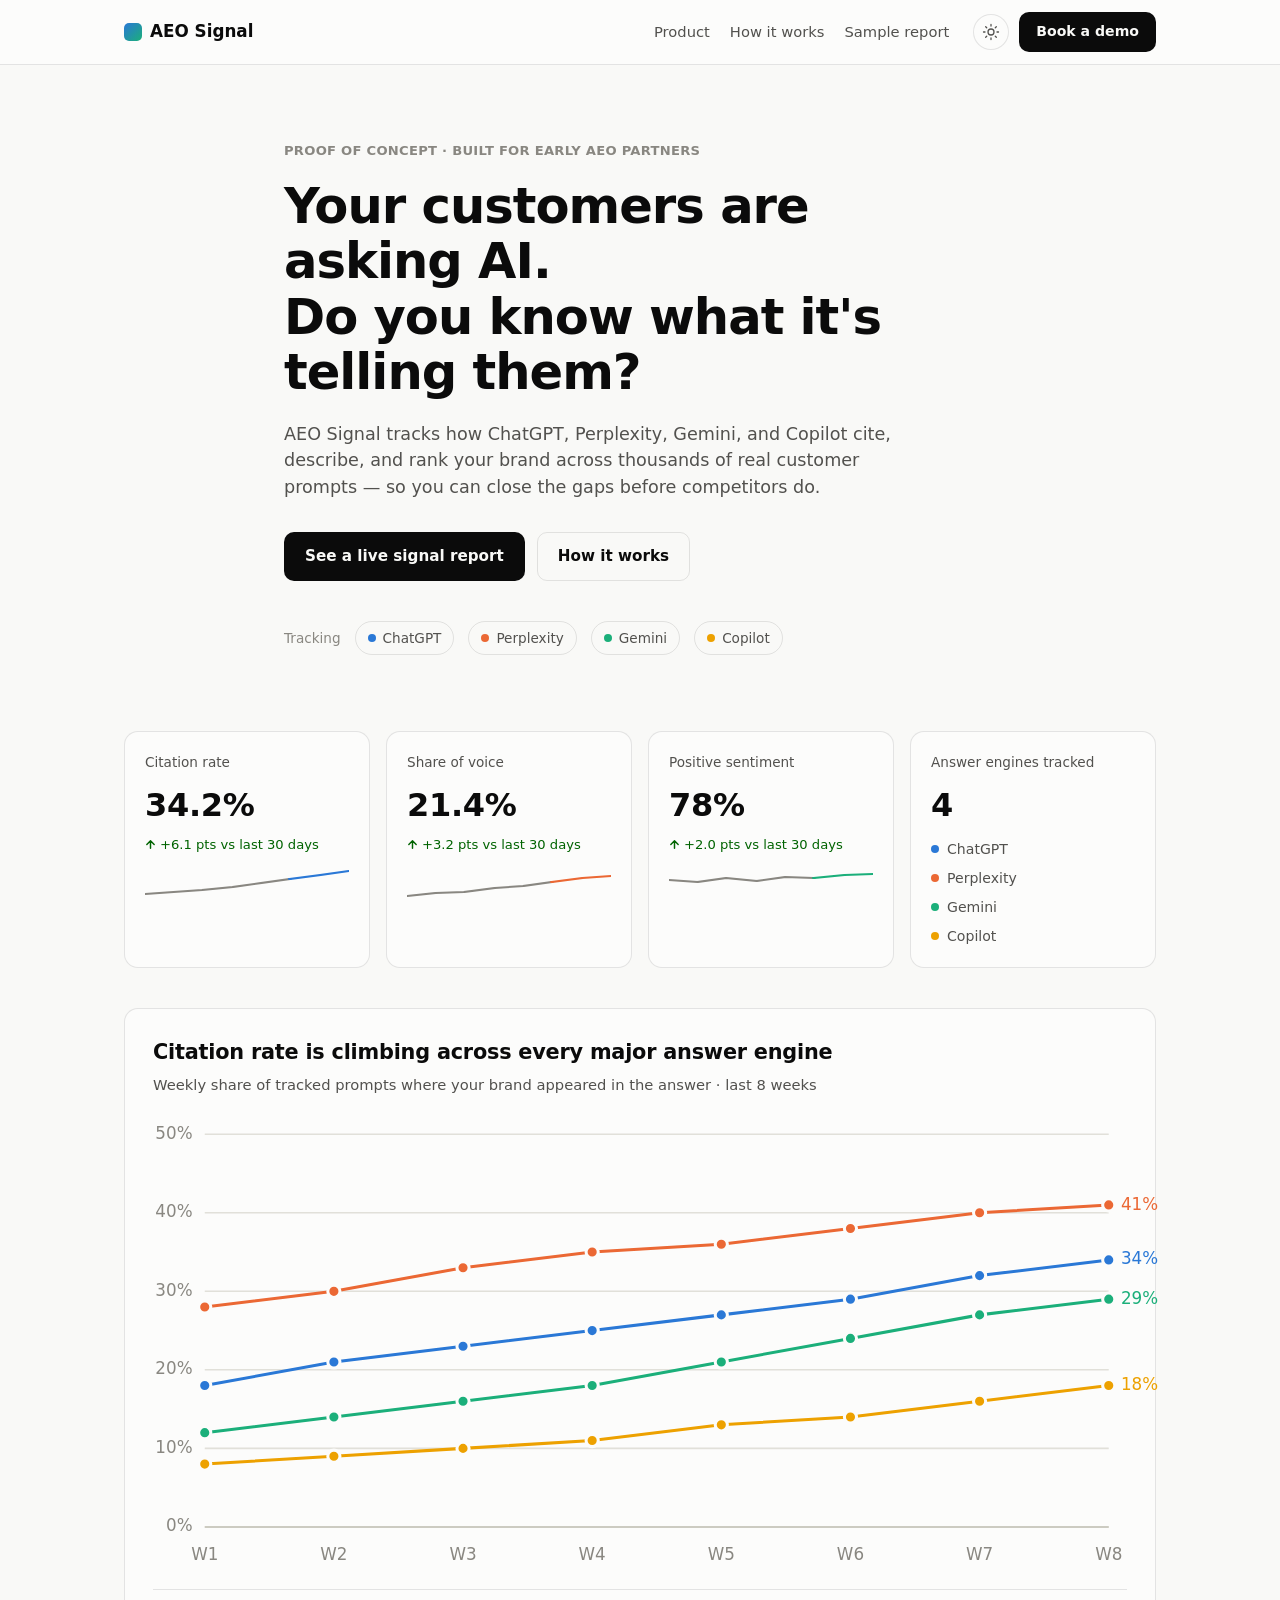
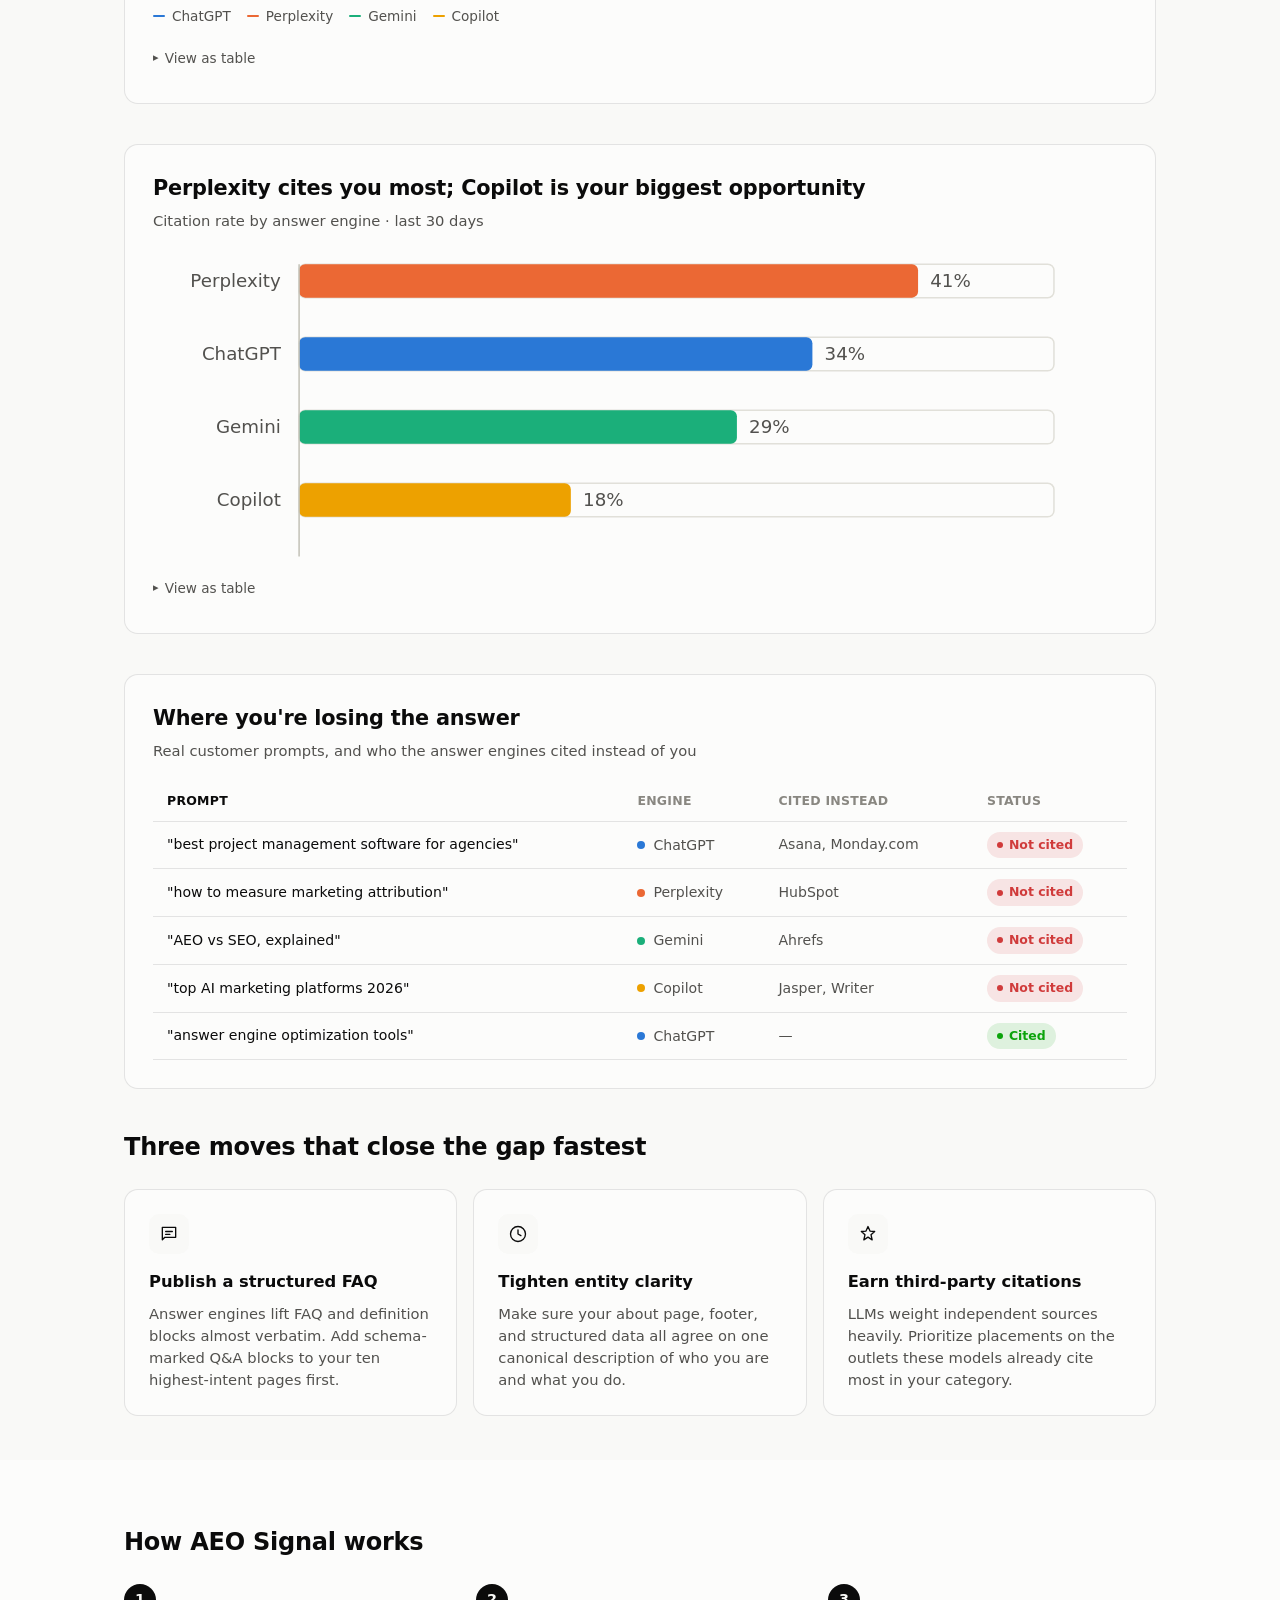
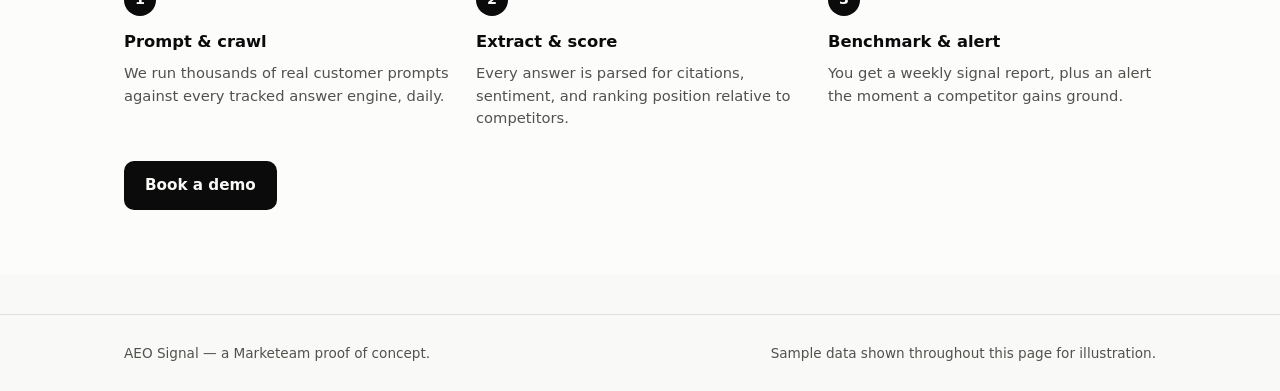
==== index.html @ 216acfe0 "Build AEO Signal POC landing page Static site showcasing an Answer Engine Optimization monitoring pr" ====
<!DOCTYPE html>
<html lang="en">
<head>
<meta charset="UTF-8">
<meta name="viewport" content="width=device-width, initial-scale=1.0">
<title>AEO Signal — Track how AI answer engines cite your brand</title>
<meta name="description" content="AEO Signal monitors ChatGPT, Perplexity, Gemini, and Copilot to show exactly how AI answer engines cite, describe, and rank your brand.">
<link rel="icon" href="data:,">
<link rel="stylesheet" href="assets/styles.css">
</head>
<body>

<a class="skip-link" href="#main">Skip to content</a>

<header class="site-header">
  <div class="wrap header-row">
    <a class="logo" href="#top">
      <span class="logo-mark" aria-hidden="true"></span>
      AEO Signal
    </a>
    <nav class="site-nav" aria-label="Primary">
      <a href="#product">Product</a>
      <a href="#how-it-works">How it works</a>
      <a href="#gaps">Sample report</a>
    </nav>
    <div class="header-actions">
      <button id="theme-toggle" class="theme-toggle" type="button" aria-label="Toggle dark mode">
        <svg class="icon icon-sun" viewBox="0 0 24 24" aria-hidden="true"><circle cx="12" cy="12" r="4"/><path d="M12 2v2M12 20v2M4.9 4.9l1.4 1.4M17.7 17.7l1.4 1.4M2 12h2M20 12h2M4.9 19.1l1.4-1.4M17.7 6.3l1.4-1.4"/></svg>
        <svg class="icon icon-moon" viewBox="0 0 24 24" aria-hidden="true"><path d="M20 14.5A8.5 8.5 0 1 1 9.5 4a7 7 0 0 0 10.5 10.5Z"/></svg>
      </button>
      <a class="btn btn-primary btn-small" href="#gaps">Book a demo</a>
    </div>
  </div>
</header>

<main id="main">

  <!-- Hero -->
  <section class="hero" id="top">
    <div class="wrap hero-inner">
      <p class="eyebrow">Proof of concept &middot; built for early AEO partners</p>
      <h1>Your customers are asking&nbsp;AI.<br>Do you know what it's telling&nbsp;them?</h1>
      <p class="hero-sub">AEO Signal tracks how ChatGPT, Perplexity, Gemini, and Copilot cite, describe,
        and rank your brand across thousands of real customer prompts — so you can close the gaps
        before competitors do.</p>
      <div class="hero-cta">
        <a class="btn btn-primary" href="#product">See a live signal report</a>
        <a class="btn btn-secondary" href="#how-it-works">How it works</a>
      </div>
      <div class="hero-engines" aria-label="Answer engines tracked">
        <span>Tracking</span>
        <span class="engine-chip"><i class="dot dot-1"></i>ChatGPT</span>
        <span class="engine-chip"><i class="dot dot-2"></i>Perplexity</span>
        <span class="engine-chip"><i class="dot dot-3"></i>Gemini</span>
        <span class="engine-chip"><i class="dot dot-4"></i>Copilot</span>
      </div>
    </div>
  </section>

  <!-- Stat tiles -->
  <section class="section" id="product" aria-labelledby="stats-heading">
    <div class="wrap">
      <h2 id="stats-heading" class="visually-hidden">Key signal metrics, last 30 days</h2>
      <div class="stat-grid">

        <article class="stat-tile">
          <p class="stat-label">Citation rate</p>
          <p class="stat-value">34.2%</p>
          <p class="stat-delta stat-delta-good">
            <svg viewBox="0 0 12 12" class="delta-arrow" aria-hidden="true"><path d="M6 2v8M2 6l4-4 4 4"/></svg>
            +6.1 pts vs last 30 days
          </p>
          <svg class="sparkline" viewBox="0 0 100 32" preserveAspectRatio="none" aria-hidden="true">
            <polyline class="spark-muted" points="0,26 14,24 28,22 43,19 57,15 71,11" />
            <polyline class="spark-accent spark-accent-1" points="71,11 86,7 100,3" />
          </svg>
        </article>

        <article class="stat-tile">
          <p class="stat-label">Share of voice</p>
          <p class="stat-value">21.4%</p>
          <p class="stat-delta stat-delta-good">
            <svg viewBox="0 0 12 12" class="delta-arrow" aria-hidden="true"><path d="M6 2v8M2 6l4-4 4 4"/></svg>
            +3.2 pts vs last 30 days
          </p>
          <svg class="sparkline" viewBox="0 0 100 32" preserveAspectRatio="none" aria-hidden="true">
            <polyline class="spark-muted" points="0,28 14,25 28,24 43,20 57,18 71,14" />
            <polyline class="spark-accent spark-accent-2" points="71,14 86,10 100,8" />
          </svg>
        </article>

        <article class="stat-tile">
          <p class="stat-label">Positive sentiment</p>
          <p class="stat-value">78%</p>
          <p class="stat-delta stat-delta-good">
            <svg viewBox="0 0 12 12" class="delta-arrow" aria-hidden="true"><path d="M6 2v8M2 6l4-4 4 4"/></svg>
            +2.0 pts vs last 30 days
          </p>
          <svg class="sparkline" viewBox="0 0 100 32" preserveAspectRatio="none" aria-hidden="true">
            <polyline class="spark-muted" points="0,12 14,14 28,10 43,13 57,9 71,10" />
            <polyline class="spark-accent spark-accent-3" points="71,10 86,7 100,6" />
          </svg>
        </article>

        <article class="stat-tile stat-tile-flat">
          <p class="stat-label">Answer engines tracked</p>
          <p class="stat-value">4</p>
          <ul class="stat-tags">
            <li><i class="dot dot-1"></i>ChatGPT</li>
            <li><i class="dot dot-2"></i>Perplexity</li>
            <li><i class="dot dot-3"></i>Gemini</li>
            <li><i class="dot dot-4"></i>Copilot</li>
          </ul>
        </article>

      </div>
    </div>
  </section>

  <!-- Trend chart -->
  <section class="section" aria-labelledby="trend-heading">
    <div class="wrap">
      <div class="card">
        <div class="card-head">
          <div>
            <h2 id="trend-heading">Citation rate is climbing across every major answer engine</h2>
            <p class="card-sub">Weekly share of tracked prompts where your brand appeared in the answer &middot; last 8 weeks</p>
          </div>
        </div>
        <div class="chart-wrap">
          <div id="trend-chart" class="chart" data-chart="line"></div>
          <div id="trend-tooltip" class="chart-tooltip" role="status" aria-live="polite" hidden></div>
        </div>
        <div class="chart-legend" id="trend-legend"></div>
        <details class="table-toggle">
          <summary>View as table</summary>
          <div class="table-scroll">
            <table>
              <caption class="visually-hidden">Weekly citation rate by answer engine, last 8 weeks</caption>
              <thead>
                <tr>
                  <th scope="col">Week</th>
                  <th scope="col">ChatGPT</th>
                  <th scope="col">Perplexity</th>
                  <th scope="col">Gemini</th>
                  <th scope="col">Copilot</th>
                </tr>
              </thead>
              <tbody id="trend-table-body"></tbody>
            </table>
          </div>
        </details>
      </div>
    </div>
  </section>

  <!-- Engine breakdown -->
  <section class="section" aria-labelledby="engines-heading">
    <div class="wrap">
      <div class="card">
        <div class="card-head">
          <div>
            <h2 id="engines-heading">Perplexity cites you most; Copilot is your biggest opportunity</h2>
            <p class="card-sub">Citation rate by answer engine &middot; last 30 days</p>
          </div>
        </div>
        <div class="chart-wrap">
          <div id="engine-chart" class="chart" data-chart="bar"></div>
          <div id="engine-tooltip" class="chart-tooltip" role="status" aria-live="polite" hidden></div>
        </div>
        <details class="table-toggle">
          <summary>View as table</summary>
          <div class="table-scroll">
            <table>
              <caption class="visually-hidden">Citation rate by answer engine, last 30 days</caption>
              <thead>
                <tr>
                  <th scope="col">Engine</th>
                  <th scope="col">Citation rate</th>
                </tr>
              </thead>
              <tbody id="engine-table-body"></tbody>
            </table>
          </div>
        </details>
      </div>
    </div>
  </section>

  <!-- Content gaps -->
  <section class="section" id="gaps" aria-labelledby="gaps-heading">
    <div class="wrap">
      <div class="card">
        <div class="card-head">
          <div>
            <h2 id="gaps-heading">Where you're losing the answer</h2>
            <p class="card-sub">Real customer prompts, and who the answer engines cited instead of you</p>
          </div>
        </div>
        <div class="table-scroll">
          <table class="gaps-table">
            <thead>
              <tr>
                <th scope="col">Prompt</th>
                <th scope="col">Engine</th>
                <th scope="col">Cited instead</th>
                <th scope="col">Status</th>
              </tr>
            </thead>
            <tbody>
              <tr>
                <td>"best project management software for agencies"</td>
                <td><span class="engine-cell"><i class="dot dot-1"></i>ChatGPT</span></td>
                <td>Asana, Monday.com</td>
                <td><span class="badge badge-critical">Not cited</span></td>
              </tr>
              <tr>
                <td>"how to measure marketing attribution"</td>
                <td><span class="engine-cell"><i class="dot dot-2"></i>Perplexity</span></td>
                <td>HubSpot</td>
                <td><span class="badge badge-critical">Not cited</span></td>
              </tr>
              <tr>
                <td>"AEO vs SEO, explained"</td>
                <td><span class="engine-cell"><i class="dot dot-3"></i>Gemini</span></td>
                <td>Ahrefs</td>
                <td><span class="badge badge-critical">Not cited</span></td>
              </tr>
              <tr>
                <td>"top AI marketing platforms 2026"</td>
                <td><span class="engine-cell"><i class="dot dot-4"></i>Copilot</span></td>
                <td>Jasper, Writer</td>
                <td><span class="badge badge-critical">Not cited</span></td>
              </tr>
              <tr>
                <td>"answer engine optimization tools"</td>
                <td><span class="engine-cell"><i class="dot dot-1"></i>ChatGPT</span></td>
                <td>&mdash;</td>
                <td><span class="badge badge-good">Cited</span></td>
              </tr>
            </tbody>
          </table>
        </div>
      </div>
    </div>
  </section>

  <!-- Recommendations -->
  <section class="section" aria-labelledby="rec-heading">
    <div class="wrap">
      <h2 id="rec-heading">Three moves that close the gap fastest</h2>
      <div class="rec-grid">
        <article class="rec-card">
          <div class="rec-icon" aria-hidden="true">
            <svg viewBox="0 0 24 24"><path d="M4 4h16v12H7l-3 3V4Z"/><path d="M8 9h8M8 12.5h5"/></svg>
          </div>
          <h3>Publish a structured FAQ</h3>
          <p>Answer engines lift FAQ and definition blocks almost verbatim. Add schema-marked
            Q&amp;A blocks to your ten highest-intent pages first.</p>
        </article>
        <article class="rec-card">
          <div class="rec-icon" aria-hidden="true">
            <svg viewBox="0 0 24 24"><circle cx="12" cy="12" r="9"/><path d="M12 7v5l3.5 2"/></svg>
          </div>
          <h3>Tighten entity clarity</h3>
          <p>Make sure your about page, footer, and structured data all agree on one canonical
            description of who you are and what you do.</p>
        </article>
        <article class="rec-card">
          <div class="rec-icon" aria-hidden="true">
            <svg viewBox="0 0 24 24"><path d="M12 3l2.4 5.5L20 9l-4.4 3.8L17 19l-5-3.2L7 19l1.4-6.2L4 9l5.6-.5Z"/></svg>
          </div>
          <h3>Earn third-party citations</h3>
          <p>LLMs weight independent sources heavily. Prioritize placements on the outlets these
            models already cite most in your category.</p>
        </article>
      </div>
    </div>
  </section>

  <!-- How it works -->
  <section class="section section-alt" id="how-it-works" aria-labelledby="how-heading">
    <div class="wrap">
      <h2 id="how-heading">How AEO Signal works</h2>
      <ol class="steps">
        <li>
          <span class="step-index">1</span>
          <h3>Prompt &amp; crawl</h3>
          <p>We run thousands of real customer prompts against every tracked answer engine, daily.</p>
        </li>
        <li>
          <span class="step-index">2</span>
          <h3>Extract &amp; score</h3>
          <p>Every answer is parsed for citations, sentiment, and ranking position relative to competitors.</p>
        </li>
        <li>
          <span class="step-index">3</span>
          <h3>Benchmark &amp; alert</h3>
          <p>You get a weekly signal report, plus an alert the moment a competitor gains ground.</p>
        </li>
      </ol>
      <div class="how-cta">
        <a class="btn btn-primary" href="#gaps">Book a demo</a>
      </div>
    </div>
  </section>

</main>

<footer class="site-footer">
  <div class="wrap footer-row">
    <p>AEO Signal &mdash; a Marketeam proof of concept.</p>
    <p class="footer-muted">Sample data shown throughout this page for illustration.</p>
  </div>
</footer>

<script src="assets/script.js"></script>
</body>
</html>
---- assets/styles.css ----
/* ---------------------------------------------------------------------
   Tokens — light default, dark via OS preference or [data-theme="dark"]
   Values from the validated reference palette (dataviz skill).
--------------------------------------------------------------------- */
:root {
  color-scheme: light;

  --surface-1:      #fcfcfb;
  --page-plane:      #f9f9f7;
  --text-primary:   #0b0b0b;
  --text-secondary: #52514e;
  --text-muted:     #898781;
  --gridline:       #e1e0d9;
  --baseline:       #c3c2b7;
  --border:         rgba(11,11,11,0.10);
  --success-text:   #006300;

  --series-1: #2a78d6; /* ChatGPT   — blue   */
  --series-2: #eb6834; /* Perplexity — orange */
  --series-3: #1baf7a; /* Gemini    — aqua   */
  --series-4: #eda100; /* Copilot   — yellow */

  --status-good:     #0ca30c;
  --status-critical: #d03b3b;

  --card-radius: 14px;
  --font-sans: system-ui, -apple-system, "Segoe UI", sans-serif;
}

@media (prefers-color-scheme: dark) {
  :root:where(:not([data-theme="light"])) {
    color-scheme: dark;
    --surface-1:      #1a1a19;
    --page-plane:      #0d0d0d;
    --text-primary:   #ffffff;
    --text-secondary: #c3c2b7;
    --text-muted:     #898781;
    --gridline:       #2c2c2a;
    --baseline:       #383835;
    --border:         rgba(255,255,255,0.10);
    --success-text:   #0ca30c;

    --series-1: #3987e5;
    --series-2: #d95926;
    --series-3: #199e70;
    --series-4: #c98500;
  }
}
:root[data-theme="dark"] {
  color-scheme: dark;
  --surface-1:      #1a1a19;
  --page-plane:      #0d0d0d;
  --text-primary:   #ffffff;
  --text-secondary: #c3c2b7;
  --text-muted:     #898781;
  --gridline:       #2c2c2a;
  --baseline:       #383835;
  --border:         rgba(255,255,255,0.10);
  --success-text:   #0ca30c;

  --series-1: #3987e5;
  --series-2: #d95926;
  --series-3: #199e70;
  --series-4: #c98500;
}

/* ------------------------------------------------------------------ */
/* Reset & base                                                        */
/* ------------------------------------------------------------------ */
*, *::before, *::after { box-sizing: border-box; }
html { scroll-behavior: smooth; }
body {
  margin: 0;
  background: var(--page-plane);
  color: var(--text-primary);
  font-family: var(--font-sans);
  line-height: 1.5;
  -webkit-font-smoothing: antialiased;
}
h1, h2, h3, p, ol, ul, figure { margin: 0; }
a { color: inherit; }
img, svg { display: block; max-width: 100%; }

.visually-hidden {
  position: absolute; width: 1px; height: 1px;
  padding: 0; margin: -1px; overflow: hidden;
  clip: rect(0,0,0,0); white-space: nowrap; border: 0;
}
.skip-link {
  position: absolute; left: 8px; top: -48px;
  background: var(--surface-1); color: var(--text-primary);
  padding: 10px 16px; border-radius: 8px; z-index: 100;
  transition: top .15s ease;
  border: 1px solid var(--border);
}
.skip-link:focus { top: 8px; }

.wrap {
  max-width: 1080px;
  margin: 0 auto;
  padding: 0 24px;
}

/* ------------------------------------------------------------------ */
/* Header                                                              */
/* ------------------------------------------------------------------ */
.site-header {
  position: sticky; top: 0; z-index: 20;
  background: color-mix(in srgb, var(--surface-1) 92%, transparent);
  backdrop-filter: blur(8px);
  border-bottom: 1px solid var(--border);
}
.header-row {
  display: flex; align-items: center; gap: 24px;
  height: 64px;
}
.logo {
  display: flex; align-items: center; gap: 8px;
  font-weight: 700; font-size: 1.05rem;
  text-decoration: none;
  margin-right: auto;
}
.logo-mark {
  width: 18px; height: 18px; border-radius: 5px;
  background: linear-gradient(135deg, var(--series-1), var(--series-3));
  flex: none;
}
.site-nav { display: flex; gap: 20px; }
.site-nav a {
  text-decoration: none;
  font-size: 0.92rem;
  color: var(--text-secondary);
}
.site-nav a:hover { color: var(--text-primary); }
.header-actions { display: flex; align-items: center; gap: 10px; }

.theme-toggle {
  width: 36px; height: 36px; border-radius: 999px;
  border: 1px solid var(--border);
  background: var(--surface-1);
  display: grid; place-items: center;
  cursor: pointer;
  color: var(--text-secondary);
}
.theme-toggle .icon { width: 18px; height: 18px; fill: none; stroke: currentColor; stroke-width: 1.7; stroke-linecap: round; stroke-linejoin: round; }
.theme-toggle .icon-moon { display: none; }
:root[data-theme="dark"] .theme-toggle .icon-sun { display: none; }
:root[data-theme="dark"] .theme-toggle .icon-moon { display: block; }
@media (prefers-color-scheme: dark) {
  :root:not([data-theme="light"]) .theme-toggle .icon-sun { display: none; }
  :root:not([data-theme="light"]) .theme-toggle .icon-moon { display: block; }
}

/* ------------------------------------------------------------------ */
/* Buttons                                                             */
/* ------------------------------------------------------------------ */
.btn {
  display: inline-flex; align-items: center; justify-content: center;
  padding: 12px 20px; border-radius: 10px;
  font-size: 0.95rem; font-weight: 600;
  text-decoration: none;
  border: 1px solid transparent;
  cursor: pointer;
  transition: opacity .15s ease, background-color .15s ease;
}
.btn-primary { background: var(--text-primary); color: var(--page-plane); }
.btn-primary:hover { opacity: 0.88; }
.btn-secondary { background: transparent; color: var(--text-primary); border-color: var(--border); }
.btn-secondary:hover { background: var(--surface-1); }
.btn-small { padding: 8px 16px; font-size: 0.88rem; }

/* ------------------------------------------------------------------ */
/* Hero                                                                 */
/* ------------------------------------------------------------------ */
.hero { padding: 76px 0 56px; }
.hero-inner { max-width: 760px; }
.eyebrow {
  font-size: 0.82rem; font-weight: 600; letter-spacing: 0.02em;
  color: var(--text-muted); text-transform: uppercase;
  margin-bottom: 18px;
}
.hero h1 {
  font-size: clamp(2rem, 4.4vw, 3.1rem);
  line-height: 1.12;
  letter-spacing: -0.02em;
  font-weight: 700;
  margin-bottom: 20px;
}
.hero-sub {
  font-size: 1.1rem;
  color: var(--text-secondary);
  max-width: 620px;
  margin-bottom: 32px;
}
.hero-cta { display: flex; gap: 12px; flex-wrap: wrap; margin-bottom: 40px; }
.hero-engines {
  display: flex; align-items: center; gap: 14px; flex-wrap: wrap;
  font-size: 0.85rem; color: var(--text-muted);
}
.engine-chip {
  display: inline-flex; align-items: center; gap: 7px;
  padding: 6px 12px; border-radius: 999px;
  border: 1px solid var(--border);
  color: var(--text-secondary);
}
.dot {
  width: 8px; height: 8px; border-radius: 50%; flex: none; display: inline-block;
}
.dot-1 { background: var(--series-1); }
.dot-2 { background: var(--series-2); }
.dot-3 { background: var(--series-3); }
.dot-4 { background: var(--series-4); }

/* ------------------------------------------------------------------ */
/* Sections & cards                                                     */
/* ------------------------------------------------------------------ */
.section { padding: 20px 0; }
.section-alt { background: var(--surface-1); padding: 64px 0; margin-top: 24px; }

.card {
  background: var(--surface-1);
  border: 1px solid var(--border);
  border-radius: var(--card-radius);
  padding: 28px;
}
.card-head { margin-bottom: 20px; }
.card-head h2 { font-size: 1.3rem; letter-spacing: -0.01em; margin-bottom: 6px; }
.card-sub { color: var(--text-secondary); font-size: 0.92rem; }

/* ------------------------------------------------------------------ */
/* Stat tiles                                                           */
/* ------------------------------------------------------------------ */
.stat-grid {
  display: grid;
  grid-template-columns: repeat(4, 1fr);
  gap: 16px;
}
.stat-tile {
  background: var(--surface-1);
  border: 1px solid var(--border);
  border-radius: var(--card-radius);
  padding: 20px;
}
.stat-label { font-size: 0.85rem; color: var(--text-secondary); margin-bottom: 8px; }
.stat-value {
  font-size: 2rem; font-weight: 700; letter-spacing: -0.01em;
  font-variant-numeric: proportional-nums;
  margin-bottom: 6px;
}
.stat-delta {
  display: flex; align-items: center; gap: 4px;
  font-size: 0.82rem; margin-bottom: 14px;
}
.stat-delta-good { color: var(--success-text); }
.delta-arrow { width: 11px; height: 11px; fill: none; stroke: currentColor; stroke-width: 1.6; stroke-linecap: round; stroke-linejoin: round; }
.sparkline { width: 100%; height: 32px; }
.spark-muted { fill: none; stroke: var(--text-muted); stroke-width: 2; stroke-linecap: round; stroke-linejoin: round; }
.spark-accent { fill: none; stroke-width: 2; stroke-linecap: round; stroke-linejoin: round; }
.spark-accent-1 { stroke: var(--series-1); }
.spark-accent-2 { stroke: var(--series-2); }
.spark-accent-3 { stroke: var(--series-3); }

.stat-tile-flat { display: flex; flex-direction: column; justify-content: flex-start; }
.stat-tags { list-style: none; padding: 0; margin: 4px 0 0; display: flex; flex-direction: column; gap: 8px; }
.stat-tags li { display: flex; align-items: center; gap: 8px; font-size: 0.88rem; color: var(--text-secondary); }

/* ------------------------------------------------------------------ */
/* Charts                                                                */
/* ------------------------------------------------------------------ */
.chart-wrap { position: relative; }
.chart { width: 100%; }
.chart svg { width: 100%; height: auto; overflow: visible; }

.axis-line { stroke: var(--baseline); stroke-width: 1; }
.grid-line { stroke: var(--gridline); stroke-width: 1; }
.axis-label { fill: var(--text-muted); font-size: 11px; font-family: var(--font-sans); }

.line-series { fill: none; stroke-width: 2; }
.line-marker { stroke-width: 2; stroke: var(--surface-1); }
.crosshair { stroke: var(--baseline); stroke-width: 1; pointer-events: none; }
.hover-col { fill: transparent; }

.bar-mark { rx: 4; }
.bar-value { font-size: 12px; fill: var(--text-secondary); font-variant-numeric: tabular-nums; }
.bar-cat-label { font-size: 12px; fill: var(--text-secondary); }

.chart-tooltip {
  position: absolute;
  pointer-events: none;
  background: var(--text-primary);
  color: var(--page-plane);
  border-radius: 8px;
  padding: 10px 12px;
  font-size: 0.82rem;
  min-width: 150px;
  box-shadow: 0 6px 20px rgba(0,0,0,0.18);
  z-index: 5;
  transform: translate(-50%, -100%);
  margin-top: -12px;
}
.tooltip-title { font-weight: 600; margin-bottom: 6px; opacity: 0.9; }
.tooltip-row { display: flex; align-items: center; gap: 6px; justify-content: space-between; padding: 2px 0; }
.tooltip-row .key { display: flex; align-items: center; gap: 6px; opacity: 0.85; }
.tooltip-key-line { width: 10px; height: 2px; border-radius: 1px; flex: none; }
.tooltip-row .val { font-weight: 700; font-variant-numeric: tabular-nums; }

.chart-legend {
  display: flex; flex-wrap: wrap; gap: 16px;
  margin-top: 16px; padding-top: 16px;
  border-top: 1px solid var(--border);
}
.legend-item { display: flex; align-items: center; gap: 7px; font-size: 0.85rem; color: var(--text-secondary); }
.legend-swatch { width: 12px; height: 2px; border-radius: 1px; flex: none; }

/* ------------------------------------------------------------------ */
/* Table toggle & tables                                                */
/* ------------------------------------------------------------------ */
.table-toggle { margin-top: 16px; }
.table-toggle summary {
  cursor: pointer; font-size: 0.85rem; color: var(--text-secondary);
  padding: 6px 0; list-style: none; display: inline-flex; align-items: center; gap: 6px;
}
.table-toggle summary::before {
  content: "▸"; font-size: 0.7rem; transition: transform .15s ease;
}
.table-toggle[open] summary::before { transform: rotate(90deg); }
.table-toggle summary::-webkit-details-marker { display: none; }

.table-scroll { overflow-x: auto; }
table { width: 100%; border-collapse: collapse; font-size: 0.88rem; }
th, td { text-align: left; padding: 10px 14px; border-bottom: 1px solid var(--border); white-space: nowrap; }
th { color: var(--text-muted); font-weight: 600; font-size: 0.78rem; text-transform: uppercase; letter-spacing: 0.02em; }
td { color: var(--text-secondary); font-variant-numeric: tabular-nums; }
td:first-child, th:first-child { color: var(--text-primary); font-variant-numeric: normal; white-space: normal; }
.engine-cell { display: inline-flex; align-items: center; gap: 8px; }

.badge {
  display: inline-flex; align-items: center; gap: 6px;
  padding: 4px 10px; border-radius: 999px;
  font-size: 0.78rem; font-weight: 600;
}
.badge::before { content: ""; width: 6px; height: 6px; border-radius: 50%; }
.badge-critical { color: var(--status-critical); background: color-mix(in srgb, var(--status-critical) 12%, transparent); }
.badge-critical::before { background: var(--status-critical); }
.badge-good { color: var(--status-good); background: color-mix(in srgb, var(--status-good) 12%, transparent); }
.badge-good::before { background: var(--status-good); }

/* ------------------------------------------------------------------ */
/* Recommendations                                                       */
/* ------------------------------------------------------------------ */
.section > .wrap > h2 { font-size: 1.5rem; letter-spacing: -0.01em; margin-bottom: 24px; }
.rec-grid { display: grid; grid-template-columns: repeat(3, 1fr); gap: 16px; }
.rec-card {
  background: var(--surface-1);
  border: 1px solid var(--border);
  border-radius: var(--card-radius);
  padding: 24px;
}
.rec-icon {
  width: 40px; height: 40px; border-radius: 10px;
  background: var(--page-plane);
  display: grid; place-items: center;
  margin-bottom: 16px;
}
.rec-icon svg { width: 20px; height: 20px; fill: none; stroke: var(--text-primary); stroke-width: 1.6; stroke-linecap: round; stroke-linejoin: round; }
.rec-card h3 { font-size: 1.02rem; margin-bottom: 8px; }
.rec-card p { color: var(--text-secondary); font-size: 0.92rem; }

/* ------------------------------------------------------------------ */
/* How it works                                                         */
/* ------------------------------------------------------------------ */
.steps {
  list-style: none; padding: 0; margin: 0 0 32px;
  display: grid; grid-template-columns: repeat(3, 1fr); gap: 24px;
}
.step-index {
  display: inline-flex; align-items: center; justify-content: center;
  width: 32px; height: 32px; border-radius: 50%;
  background: var(--text-primary); color: var(--page-plane);
  font-weight: 700; font-size: 0.9rem;
  margin-bottom: 14px;
}
.steps h3 { font-size: 1.02rem; margin-bottom: 8px; }
.steps p { color: var(--text-secondary); font-size: 0.92rem; }
.how-cta { display: flex; }

/* ------------------------------------------------------------------ */
/* Footer                                                                */
/* ------------------------------------------------------------------ */
.site-footer { border-top: 1px solid var(--border); padding: 28px 0; margin-top: 40px; }
.footer-row { display: flex; justify-content: space-between; flex-wrap: wrap; gap: 8px; }
.footer-row p { font-size: 0.85rem; color: var(--text-secondary); }
.footer-muted { color: var(--text-muted); }

/* ------------------------------------------------------------------ */
/* Responsive                                                            */
/* ------------------------------------------------------------------ */
@media (max-width: 860px) {
  .stat-grid { grid-template-columns: repeat(2, 1fr); }
  .rec-grid { grid-template-columns: 1fr; }
  .steps { grid-template-columns: 1fr; }
  .site-nav { display: none; }
}
@media (max-width: 560px) {
  .stat-grid { grid-template-columns: 1fr; }
  .hero { padding: 52px 0 40px; }
  .card { padding: 20px; }
  .header-row { height: 60px; }
}

@media (prefers-reduced-motion: reduce) {
  html { scroll-behavior: auto; }
  * { transition: none !important; }
}
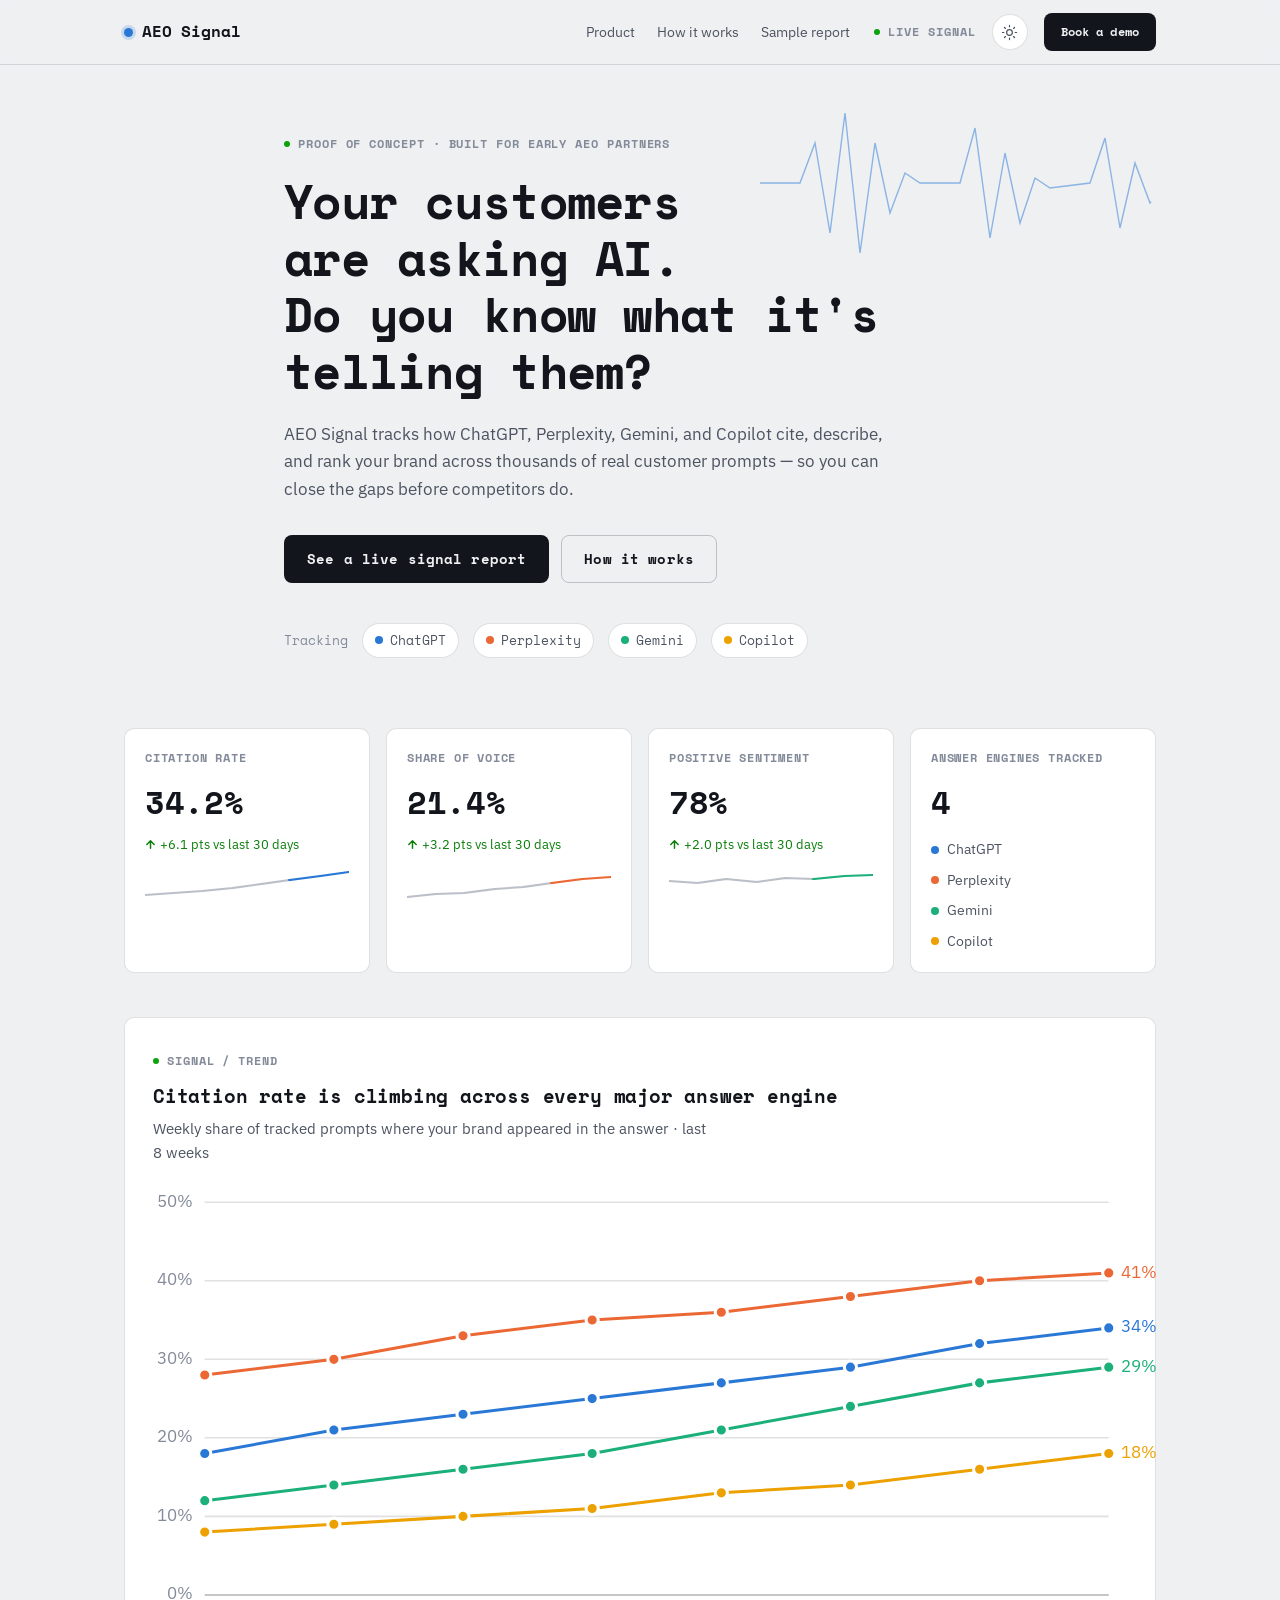
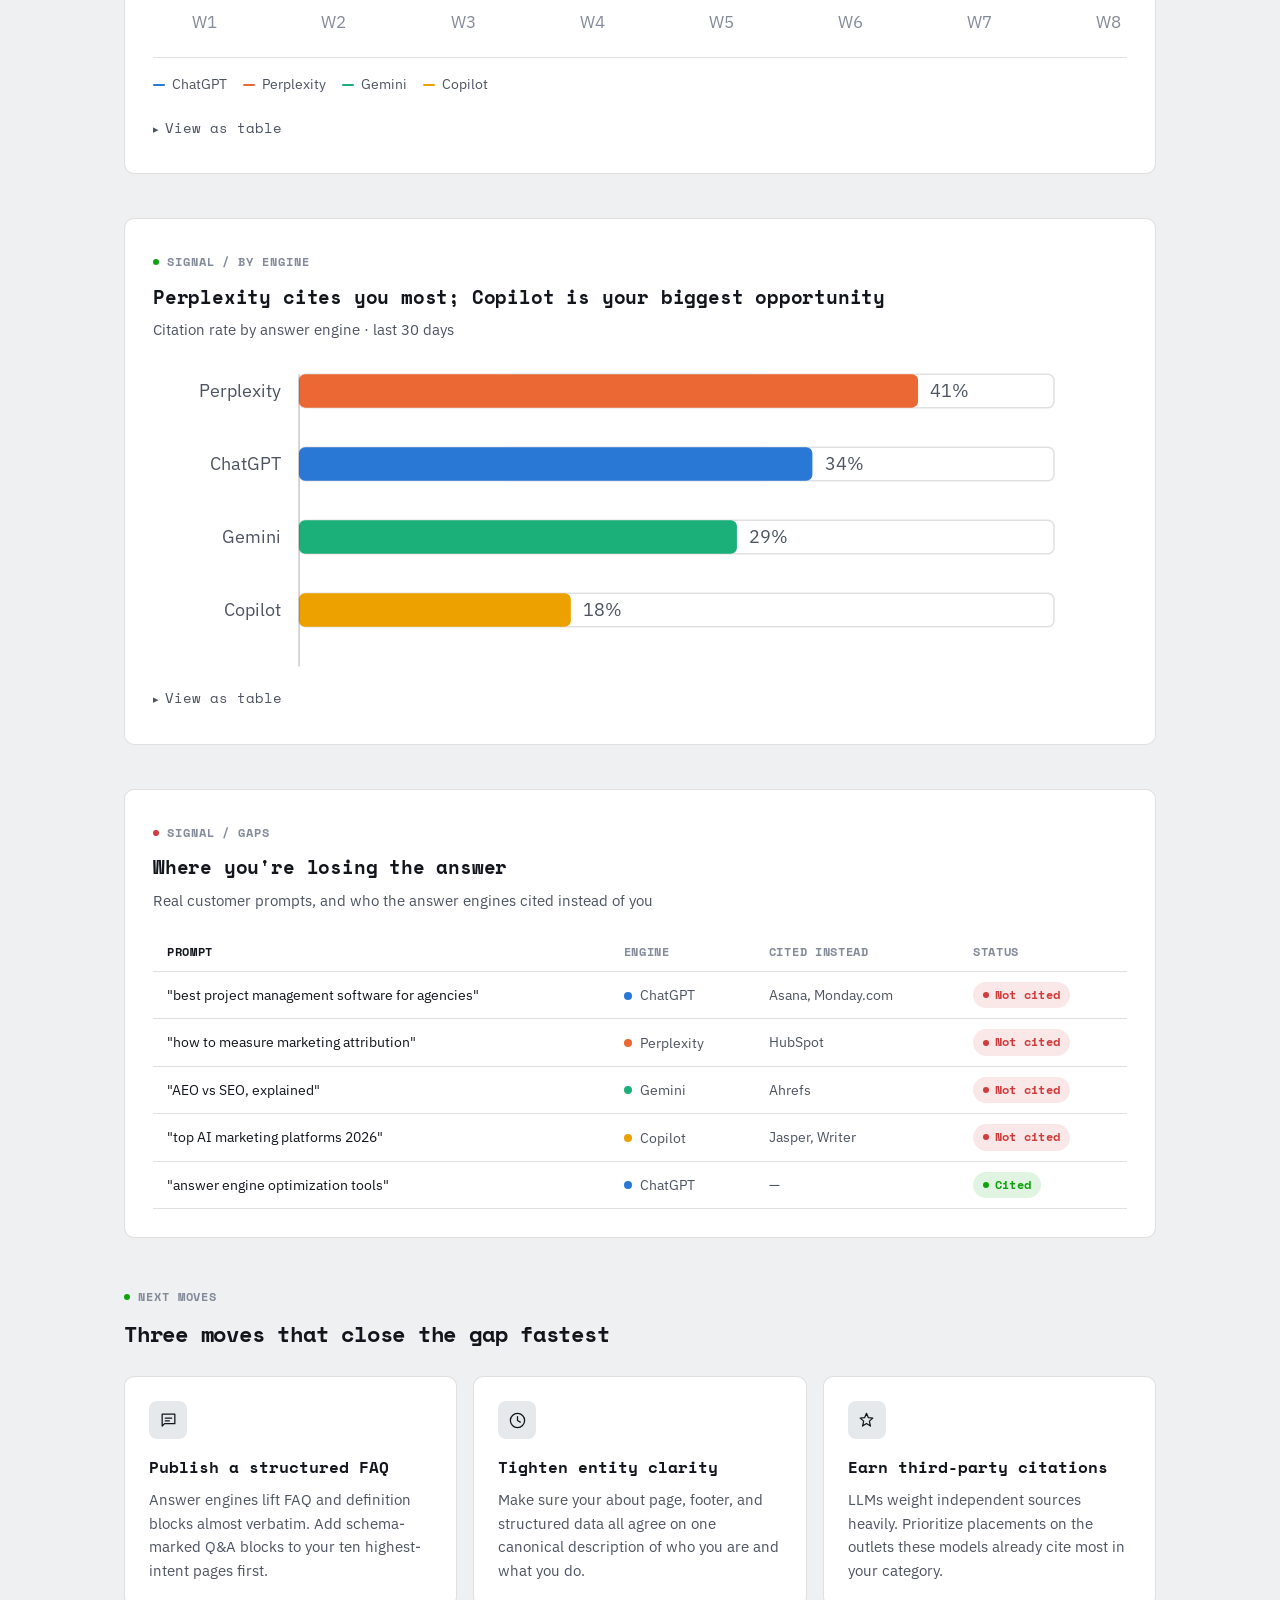
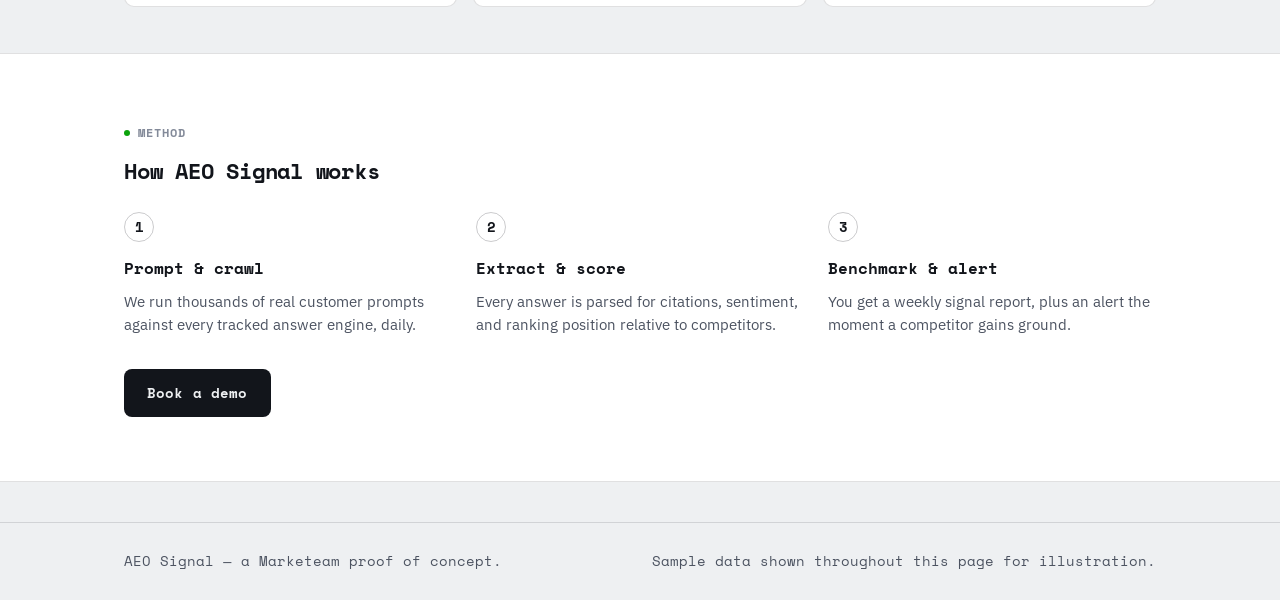
==== commit 31ed551c: "Redesign AEO Signal with a signal-readout visual identity Replaces the generic system-font treatment" ====
--- a/index.html
+++ b/index.html
@@ -6,6 +6,9 @@
 <title>AEO Signal — Track how AI answer engines cite your brand</title>
 <meta name="description" content="AEO Signal monitors ChatGPT, Perplexity, Gemini, and Copilot to show exactly how AI answer engines cite, describe, and rank your brand.">
 <link rel="icon" href="data:,">
+<link rel="preconnect" href="https://fonts.googleapis.com">
+<link rel="preconnect" href="https://fonts.gstatic.com" crossorigin>
+<link rel="stylesheet" href="https://fonts.googleapis.com/css2?family=Space+Mono:wght@400;700&family=IBM+Plex+Sans:wght@400;500;600;700&display=swap">
 <link rel="stylesheet" href="assets/styles.css">
 </head>
 <body>
@@ -24,6 +27,7 @@
       <a href="#gaps">Sample report</a>
     </nav>
     <div class="header-actions">
+      <span class="tag live-tag"><span class="tag-dot"></span>Live signal</span>
       <button id="theme-toggle" class="theme-toggle" type="button" aria-label="Toggle dark mode">
         <svg class="icon icon-sun" viewBox="0 0 24 24" aria-hidden="true"><circle cx="12" cy="12" r="4"/><path d="M12 2v2M12 20v2M4.9 4.9l1.4 1.4M17.7 17.7l1.4 1.4M2 12h2M20 12h2M4.9 19.1l1.4-1.4M17.7 6.3l1.4-1.4"/></svg>
         <svg class="icon icon-moon" viewBox="0 0 24 24" aria-hidden="true"><path d="M20 14.5A8.5 8.5 0 1 1 9.5 4a7 7 0 0 0 10.5 10.5Z"/></svg>
@@ -37,8 +41,11 @@
 
   <!-- Hero -->
   <section class="hero" id="top">
+    <svg class="hero-wave" viewBox="0 0 560 200" preserveAspectRatio="none" aria-hidden="true">
+      <path class="wave-trace" d="M0 100 L40 100 L55 60 L70 150 L85 30 L100 170 L115 60 L130 130 L145 90 L160 100 L200 100 L215 45 L230 155 L245 70 L260 140 L275 95 L290 105 L330 100 L345 55 L360 145 L375 80 L390 120 L405 100 L560 100" />
+    </svg>
     <div class="wrap hero-inner">
-      <p class="eyebrow">Proof of concept &middot; built for early AEO partners</p>
+      <p class="eyebrow tag"><span class="tag-dot"></span>Proof of concept &middot; built for early AEO partners</p>
       <h1>Your customers are asking&nbsp;AI.<br>Do you know what it's telling&nbsp;them?</h1>
       <p class="hero-sub">AEO Signal tracks how ChatGPT, Perplexity, Gemini, and Copilot cite, describe,
         and rank your brand across thousands of real customer prompts — so you can close the gaps
@@ -123,6 +130,7 @@
       <div class="card">
         <div class="card-head">
           <div>
+            <p class="tag"><span class="tag-dot"></span>Signal / trend</p>
             <h2 id="trend-heading">Citation rate is climbing across every major answer engine</h2>
             <p class="card-sub">Weekly share of tracked prompts where your brand appeared in the answer &middot; last 8 weeks</p>
           </div>
@@ -160,6 +168,7 @@
       <div class="card">
         <div class="card-head">
           <div>
+            <p class="tag"><span class="tag-dot"></span>Signal / by engine</p>
             <h2 id="engines-heading">Perplexity cites you most; Copilot is your biggest opportunity</h2>
             <p class="card-sub">Citation rate by answer engine &middot; last 30 days</p>
           </div>
@@ -193,6 +202,7 @@
       <div class="card">
         <div class="card-head">
           <div>
+            <p class="tag"><span class="tag-dot" style="background:var(--status-critical)"></span>Signal / gaps</p>
             <h2 id="gaps-heading">Where you're losing the answer</h2>
             <p class="card-sub">Real customer prompts, and who the answer engines cited instead of you</p>
           </div>
@@ -248,6 +258,7 @@
   <!-- Recommendations -->
   <section class="section" aria-labelledby="rec-heading">
     <div class="wrap">
+      <p class="tag"><span class="tag-dot"></span>Next moves</p>
       <h2 id="rec-heading">Three moves that close the gap fastest</h2>
       <div class="rec-grid">
         <article class="rec-card">
@@ -281,6 +292,7 @@
   <!-- How it works -->
   <section class="section section-alt" id="how-it-works" aria-labelledby="how-heading">
     <div class="wrap">
+      <p class="tag"><span class="tag-dot"></span>Method</p>
       <h2 id="how-heading">How AEO Signal works</h2>
       <ol class="steps">
         <li>
--- a/assets/styles.css
+++ b/assets/styles.css
@@ -1,44 +1,54 @@
 /* ---------------------------------------------------------------------
    Tokens — light default, dark via OS preference or [data-theme="dark"]
-   Values from the validated reference palette (dataviz skill).
+   Categorical series colors are the validated dataviz reference palette;
+   chrome tokens (paper/ink/accent) are this page's own identity, tied
+   to the chart palette so "the blue that marks you in the data" is
+   literally the brand color.
 --------------------------------------------------------------------- */
 :root {
   color-scheme: light;
 
-  --surface-1:      #fcfcfb;
-  --page-plane:      #f9f9f7;
-  --text-primary:   #0b0b0b;
-  --text-secondary: #52514e;
-  --text-muted:     #898781;
-  --gridline:       #e1e0d9;
-  --baseline:       #c3c2b7;
-  --border:         rgba(11,11,11,0.10);
-  --success-text:   #006300;
-
-  --series-1: #2a78d6; /* ChatGPT   — blue   */
+  --paper:          #eef0f2;
+  --surface:         #ffffff;
+  --surface-sunken:  #e6e9ec;
+  --ink:            #12151b;
+  --ink-secondary:  #4c5361;
+  --ink-muted:      #838a99;
+  --hairline:       rgba(18,21,27,0.13);
+  --hairline-strong: rgba(18,21,27,0.22);
+  --success-text:   #0a7d0a;
+
+  --accent:   #2a78d6;
+  --accent-2: #eb6834;
+
+  --series-1: #2a78d6; /* ChatGPT    — blue   */
   --series-2: #eb6834; /* Perplexity — orange */
-  --series-3: #1baf7a; /* Gemini    — aqua   */
-  --series-4: #eda100; /* Copilot   — yellow */
+  --series-3: #1baf7a; /* Gemini     — aqua   */
+  --series-4: #eda100; /* Copilot    — yellow */
 
   --status-good:     #0ca30c;
   --status-critical: #d03b3b;
 
-  --card-radius: 14px;
-  --font-sans: system-ui, -apple-system, "Segoe UI", sans-serif;
+  --radius: 10px;
+  --font-display: "Space Mono", "SFMono-Regular", Consolas, monospace;
+  --font-body: "IBM Plex Sans", system-ui, -apple-system, "Segoe UI", sans-serif;
 }
 
 @media (prefers-color-scheme: dark) {
   :root:where(:not([data-theme="light"])) {
     color-scheme: dark;
-    --surface-1:      #1a1a19;
-    --page-plane:      #0d0d0d;
-    --text-primary:   #ffffff;
-    --text-secondary: #c3c2b7;
-    --text-muted:     #898781;
-    --gridline:       #2c2c2a;
-    --baseline:       #383835;
-    --border:         rgba(255,255,255,0.10);
+    --paper:          #0b0d12;
+    --surface:         #14171e;
+    --surface-sunken:  #0e1015;
+    --ink:            #f2f3f5;
+    --ink-secondary:  #c7cbd3;
+    --ink-muted:      #838a99;
+    --hairline:       rgba(242,243,245,0.13);
+    --hairline-strong: rgba(242,243,245,0.24);
     --success-text:   #0ca30c;
+
+    --accent:   #3987e5;
+    --accent-2: #d95926;
 
     --series-1: #3987e5;
     --series-2: #d95926;
@@ -48,15 +58,18 @@
 }
 :root[data-theme="dark"] {
   color-scheme: dark;
-  --surface-1:      #1a1a19;
-  --page-plane:      #0d0d0d;
-  --text-primary:   #ffffff;
-  --text-secondary: #c3c2b7;
-  --text-muted:     #898781;
-  --gridline:       #2c2c2a;
-  --baseline:       #383835;
-  --border:         rgba(255,255,255,0.10);
+  --paper:          #0b0d12;
+  --surface:         #14171e;
+  --surface-sunken:  #0e1015;
+  --ink:            #f2f3f5;
+  --ink-secondary:  #c7cbd3;
+  --ink-muted:      #838a99;
+  --hairline:       rgba(242,243,245,0.13);
+  --hairline-strong: rgba(242,243,245,0.24);
   --success-text:   #0ca30c;
+
+  --accent:   #3987e5;
+  --accent-2: #d95926;
 
   --series-1: #3987e5;
   --series-2: #d95926;
@@ -71,15 +84,16 @@
 html { scroll-behavior: smooth; }
 body {
   margin: 0;
-  background: var(--page-plane);
-  color: var(--text-primary);
-  font-family: var(--font-sans);
-  line-height: 1.5;
+  background: var(--paper);
+  color: var(--ink);
+  font-family: var(--font-body);
+  line-height: 1.6;
   -webkit-font-smoothing: antialiased;
 }
 h1, h2, h3, p, ol, ul, figure { margin: 0; }
 a { color: inherit; }
 img, svg { display: block; max-width: 100%; }
+p { max-width: 62ch; }
 
 .visually-hidden {
   position: absolute; width: 1px; height: 1px;
@@ -88,12 +102,18 @@
 }
 .skip-link {
   position: absolute; left: 8px; top: -48px;
-  background: var(--surface-1); color: var(--text-primary);
+  background: var(--surface); color: var(--ink);
   padding: 10px 16px; border-radius: 8px; z-index: 100;
   transition: top .15s ease;
-  border: 1px solid var(--border);
+  border: 1px solid var(--hairline);
+  font-family: var(--font-display);
 }
 .skip-link:focus { top: 8px; }
+
+:focus-visible {
+  outline: 2px solid var(--accent);
+  outline-offset: 2px;
+}
 
 .wrap {
   max-width: 1080px;
@@ -101,48 +121,73 @@
   padding: 0 24px;
 }
 
+/* Console-style eyebrow tag: bracketed monospace label used wherever a
+   section needs a short machine-readable tag, echoing telemetry output. */
+.tag {
+  display: inline-flex; align-items: center; gap: 8px;
+  font-family: var(--font-display);
+  font-size: 0.72rem; font-weight: 700;
+  letter-spacing: 0.08em; text-transform: uppercase;
+  color: var(--ink-muted);
+}
+.tag-dot {
+  width: 6px; height: 6px; border-radius: 50%;
+  background: var(--status-good); flex: none;
+}
+
 /* ------------------------------------------------------------------ */
 /* Header                                                              */
 /* ------------------------------------------------------------------ */
 .site-header {
   position: sticky; top: 0; z-index: 20;
-  background: color-mix(in srgb, var(--surface-1) 92%, transparent);
+  background: color-mix(in srgb, var(--paper) 88%, transparent);
   backdrop-filter: blur(8px);
-  border-bottom: 1px solid var(--border);
+  border-bottom: 1px solid var(--hairline);
 }
 .header-row {
   display: flex; align-items: center; gap: 24px;
   height: 64px;
 }
 .logo {
-  display: flex; align-items: center; gap: 8px;
-  font-weight: 700; font-size: 1.05rem;
+  display: flex; align-items: center; gap: 9px;
+  font-family: var(--font-display);
+  font-weight: 700; font-size: 1rem;
+  letter-spacing: -0.01em;
   text-decoration: none;
   margin-right: auto;
 }
 .logo-mark {
-  width: 18px; height: 18px; border-radius: 5px;
-  background: linear-gradient(135deg, var(--series-1), var(--series-3));
+  width: 9px; height: 9px; border-radius: 50%;
+  background: var(--accent);
+  box-shadow: 0 0 0 3px color-mix(in srgb, var(--accent) 20%, transparent);
   flex: none;
 }
-.site-nav { display: flex; gap: 20px; }
+.site-nav { display: flex; gap: 22px; }
 .site-nav a {
   text-decoration: none;
-  font-size: 0.92rem;
-  color: var(--text-secondary);
-}
-.site-nav a:hover { color: var(--text-primary); }
-.header-actions { display: flex; align-items: center; gap: 10px; }
+  font-size: 0.9rem;
+  color: var(--ink-secondary);
+}
+.site-nav a:hover { color: var(--ink); }
+.header-actions { display: flex; align-items: center; gap: 16px; }
+.live-tag .tag-dot { animation: pulse-dot 2.2s ease-in-out infinite; }
+@keyframes pulse-dot {
+  0%, 100% { opacity: 1; }
+  50% { opacity: 0.35; }
+}
+@media (prefers-reduced-motion: reduce) {
+  .live-tag .tag-dot { animation: none; }
+}
 
 .theme-toggle {
   width: 36px; height: 36px; border-radius: 999px;
-  border: 1px solid var(--border);
-  background: var(--surface-1);
+  border: 1px solid var(--hairline);
+  background: var(--surface);
   display: grid; place-items: center;
   cursor: pointer;
-  color: var(--text-secondary);
-}
-.theme-toggle .icon { width: 18px; height: 18px; fill: none; stroke: currentColor; stroke-width: 1.7; stroke-linecap: round; stroke-linejoin: round; }
+  color: var(--ink-secondary);
+}
+.theme-toggle .icon { width: 17px; height: 17px; fill: none; stroke: currentColor; stroke-width: 1.7; stroke-linecap: round; stroke-linejoin: round; }
 .theme-toggle .icon-moon { display: none; }
 :root[data-theme="dark"] .theme-toggle .icon-sun { display: none; }
 :root[data-theme="dark"] .theme-toggle .icon-moon { display: block; }
@@ -156,52 +201,83 @@
 /* ------------------------------------------------------------------ */
 .btn {
   display: inline-flex; align-items: center; justify-content: center;
-  padding: 12px 20px; border-radius: 10px;
-  font-size: 0.95rem; font-weight: 600;
+  padding: 12px 22px; border-radius: 8px;
+  font-family: var(--font-display);
+  font-size: 0.86rem; font-weight: 700; letter-spacing: 0.01em;
   text-decoration: none;
   border: 1px solid transparent;
   cursor: pointer;
-  transition: opacity .15s ease, background-color .15s ease;
-}
-.btn-primary { background: var(--text-primary); color: var(--page-plane); }
-.btn-primary:hover { opacity: 0.88; }
-.btn-secondary { background: transparent; color: var(--text-primary); border-color: var(--border); }
-.btn-secondary:hover { background: var(--surface-1); }
-.btn-small { padding: 8px 16px; font-size: 0.88rem; }
+  transition: opacity .15s ease, background-color .15s ease, border-color .15s ease;
+}
+.btn-primary { background: var(--ink); color: var(--paper); }
+.btn-primary:hover { opacity: 0.85; }
+.btn-secondary { background: transparent; color: var(--ink); border-color: var(--hairline-strong); }
+.btn-secondary:hover { background: var(--surface); }
+.btn-small { padding: 8px 16px; font-size: 0.78rem; }
 
 /* ------------------------------------------------------------------ */
 /* Hero                                                                 */
 /* ------------------------------------------------------------------ */
-.hero { padding: 76px 0 56px; }
-.hero-inner { max-width: 760px; }
+.hero { padding: 64px 0 48px; position: relative; overflow: hidden; }
+.hero-inner { max-width: 760px; position: relative; z-index: 1; }
+
+.hero-wave {
+  position: absolute;
+  top: 18px; right: -40px;
+  width: min(560px, 60vw);
+  height: auto;
+  opacity: 0.5;
+  z-index: 0;
+  color: var(--accent);
+}
+.hero-wave path {
+  fill: none;
+  stroke: currentColor;
+  stroke-width: 1.4;
+  stroke-linecap: round;
+}
+.hero-wave .wave-trace {
+  stroke-dasharray: 1400;
+  stroke-dashoffset: 1400;
+  animation: draw-wave 2.4s ease-out forwards;
+}
+@keyframes draw-wave {
+  to { stroke-dashoffset: 0; }
+}
+@media (prefers-reduced-motion: reduce) {
+  .hero-wave .wave-trace { animation: none; stroke-dashoffset: 0; }
+}
+
 .eyebrow {
-  font-size: 0.82rem; font-weight: 600; letter-spacing: 0.02em;
-  color: var(--text-muted); text-transform: uppercase;
-  margin-bottom: 18px;
+  margin-bottom: 20px;
 }
 .hero h1 {
-  font-size: clamp(2rem, 4.4vw, 3.1rem);
-  line-height: 1.12;
-  letter-spacing: -0.02em;
+  font-family: var(--font-display);
+  font-size: clamp(1.9rem, 4.2vw, 3rem);
+  line-height: 1.18;
+  letter-spacing: -0.015em;
   font-weight: 700;
+  text-wrap: balance;
   margin-bottom: 20px;
 }
 .hero-sub {
-  font-size: 1.1rem;
-  color: var(--text-secondary);
-  max-width: 620px;
+  font-size: 1.08rem;
+  color: var(--ink-secondary);
+  max-width: 600px;
   margin-bottom: 32px;
 }
 .hero-cta { display: flex; gap: 12px; flex-wrap: wrap; margin-bottom: 40px; }
 .hero-engines {
   display: flex; align-items: center; gap: 14px; flex-wrap: wrap;
-  font-size: 0.85rem; color: var(--text-muted);
+  font-size: 0.82rem; color: var(--ink-muted);
+  font-family: var(--font-display);
 }
 .engine-chip {
   display: inline-flex; align-items: center; gap: 7px;
   padding: 6px 12px; border-radius: 999px;
-  border: 1px solid var(--border);
-  color: var(--text-secondary);
+  border: 1px solid var(--hairline);
+  color: var(--ink-secondary);
+  background: var(--surface);
 }
 .dot {
   width: 8px; height: 8px; border-radius: 50%; flex: none; display: inline-block;
@@ -214,21 +290,32 @@
 /* ------------------------------------------------------------------ */
 /* Sections & cards                                                     */
 /* ------------------------------------------------------------------ */
-.section { padding: 20px 0; }
-.section-alt { background: var(--surface-1); padding: 64px 0; margin-top: 24px; }
+.section { padding: 22px 0; }
+.section-alt {
+  background: var(--surface);
+  padding: 64px 0;
+  margin-top: 24px;
+  border-top: 1px solid var(--hairline);
+  border-bottom: 1px solid var(--hairline);
+}
 
 .card {
-  background: var(--surface-1);
-  border: 1px solid var(--border);
-  border-radius: var(--card-radius);
+  background: var(--surface);
+  border: 1px solid var(--hairline);
+  border-radius: var(--radius);
   padding: 28px;
 }
 .card-head { margin-bottom: 20px; }
-.card-head h2 { font-size: 1.3rem; letter-spacing: -0.01em; margin-bottom: 6px; }
-.card-sub { color: var(--text-secondary); font-size: 0.92rem; }
-
-/* ------------------------------------------------------------------ */
-/* Stat tiles                                                           */
+.card-head .tag { margin-bottom: 10px; }
+.card-head h2 {
+  font-family: var(--font-display);
+  font-size: 1.2rem; letter-spacing: -0.01em; margin-bottom: 6px;
+  text-wrap: balance;
+}
+.card-sub { color: var(--ink-secondary); font-size: 0.92rem; }
+
+/* ------------------------------------------------------------------ */
+/* Stat tiles — instrument-panel readouts                              */
 /* ------------------------------------------------------------------ */
 .stat-grid {
   display: grid;
@@ -236,15 +323,21 @@
   gap: 16px;
 }
 .stat-tile {
-  background: var(--surface-1);
-  border: 1px solid var(--border);
-  border-radius: var(--card-radius);
+  background: var(--surface);
+  border: 1px solid var(--hairline);
+  border-radius: var(--radius);
   padding: 20px;
 }
-.stat-label { font-size: 0.85rem; color: var(--text-secondary); margin-bottom: 8px; }
+.stat-label {
+  font-family: var(--font-display);
+  font-size: 0.72rem; font-weight: 700;
+  text-transform: uppercase; letter-spacing: 0.07em;
+  color: var(--ink-muted);
+  margin-bottom: 10px;
+}
 .stat-value {
+  font-family: var(--font-display);
   font-size: 2rem; font-weight: 700; letter-spacing: -0.01em;
-  font-variant-numeric: proportional-nums;
   margin-bottom: 6px;
 }
 .stat-delta {
@@ -254,7 +347,7 @@
 .stat-delta-good { color: var(--success-text); }
 .delta-arrow { width: 11px; height: 11px; fill: none; stroke: currentColor; stroke-width: 1.6; stroke-linecap: round; stroke-linejoin: round; }
 .sparkline { width: 100%; height: 32px; }
-.spark-muted { fill: none; stroke: var(--text-muted); stroke-width: 2; stroke-linecap: round; stroke-linejoin: round; }
+.spark-muted { fill: none; stroke: var(--ink-muted); stroke-width: 2; stroke-linecap: round; stroke-linejoin: round; opacity: 0.55; }
 .spark-accent { fill: none; stroke-width: 2; stroke-linecap: round; stroke-linejoin: round; }
 .spark-accent-1 { stroke: var(--series-1); }
 .spark-accent-2 { stroke: var(--series-2); }
@@ -262,33 +355,33 @@
 
 .stat-tile-flat { display: flex; flex-direction: column; justify-content: flex-start; }
 .stat-tags { list-style: none; padding: 0; margin: 4px 0 0; display: flex; flex-direction: column; gap: 8px; }
-.stat-tags li { display: flex; align-items: center; gap: 8px; font-size: 0.88rem; color: var(--text-secondary); }
+.stat-tags li { display: flex; align-items: center; gap: 8px; font-size: 0.88rem; color: var(--ink-secondary); }
 
 /* ------------------------------------------------------------------ */
 /* Charts                                                                */
 /* ------------------------------------------------------------------ */
 .chart-wrap { position: relative; }
 .chart { width: 100%; }
-.chart svg { width: 100%; height: auto; overflow: visible; }
-
-.axis-line { stroke: var(--baseline); stroke-width: 1; }
-.grid-line { stroke: var(--gridline); stroke-width: 1; }
-.axis-label { fill: var(--text-muted); font-size: 11px; font-family: var(--font-sans); }
+.chart svg { width: 100%; height: auto; overflow: visible; font-family: var(--font-body); }
+
+.axis-line { stroke: var(--hairline-strong); stroke-width: 1; }
+.grid-line { stroke: var(--hairline); stroke-width: 1; }
+.axis-label { fill: var(--ink-muted); font-size: 11px; }
 
 .line-series { fill: none; stroke-width: 2; }
-.line-marker { stroke-width: 2; stroke: var(--surface-1); }
-.crosshair { stroke: var(--baseline); stroke-width: 1; pointer-events: none; }
+.line-marker { stroke-width: 2; stroke: var(--surface); }
+.crosshair { stroke: var(--hairline-strong); stroke-width: 1; pointer-events: none; }
 .hover-col { fill: transparent; }
 
 .bar-mark { rx: 4; }
-.bar-value { font-size: 12px; fill: var(--text-secondary); font-variant-numeric: tabular-nums; }
-.bar-cat-label { font-size: 12px; fill: var(--text-secondary); }
+.bar-value { font-size: 12px; fill: var(--ink-secondary); font-variant-numeric: tabular-nums; }
+.bar-cat-label { font-size: 12px; fill: var(--ink-secondary); }
 
 .chart-tooltip {
   position: absolute;
   pointer-events: none;
-  background: var(--text-primary);
-  color: var(--page-plane);
+  background: var(--ink);
+  color: var(--paper);
   border-radius: 8px;
   padding: 10px 12px;
   font-size: 0.82rem;
@@ -298,7 +391,7 @@
   transform: translate(-50%, -100%);
   margin-top: -12px;
 }
-.tooltip-title { font-weight: 600; margin-bottom: 6px; opacity: 0.9; }
+.tooltip-title { font-family: var(--font-display); font-weight: 700; margin-bottom: 6px; opacity: 0.9; }
 .tooltip-row { display: flex; align-items: center; gap: 6px; justify-content: space-between; padding: 2px 0; }
 .tooltip-row .key { display: flex; align-items: center; gap: 6px; opacity: 0.85; }
 .tooltip-key-line { width: 10px; height: 2px; border-radius: 1px; flex: none; }
@@ -307,9 +400,9 @@
 .chart-legend {
   display: flex; flex-wrap: wrap; gap: 16px;
   margin-top: 16px; padding-top: 16px;
-  border-top: 1px solid var(--border);
-}
-.legend-item { display: flex; align-items: center; gap: 7px; font-size: 0.85rem; color: var(--text-secondary); }
+  border-top: 1px solid var(--hairline);
+}
+.legend-item { display: flex; align-items: center; gap: 7px; font-size: 0.85rem; color: var(--ink-secondary); }
 .legend-swatch { width: 12px; height: 2px; border-radius: 1px; flex: none; }
 
 /* ------------------------------------------------------------------ */
@@ -317,8 +410,9 @@
 /* ------------------------------------------------------------------ */
 .table-toggle { margin-top: 16px; }
 .table-toggle summary {
-  cursor: pointer; font-size: 0.85rem; color: var(--text-secondary);
+  cursor: pointer; font-size: 0.85rem; color: var(--ink-secondary);
   padding: 6px 0; list-style: none; display: inline-flex; align-items: center; gap: 6px;
+  font-family: var(--font-display);
 }
 .table-toggle summary::before {
   content: "▸"; font-size: 0.7rem; transition: transform .15s ease;
@@ -328,16 +422,21 @@
 
 .table-scroll { overflow-x: auto; }
 table { width: 100%; border-collapse: collapse; font-size: 0.88rem; }
-th, td { text-align: left; padding: 10px 14px; border-bottom: 1px solid var(--border); white-space: nowrap; }
-th { color: var(--text-muted); font-weight: 600; font-size: 0.78rem; text-transform: uppercase; letter-spacing: 0.02em; }
-td { color: var(--text-secondary); font-variant-numeric: tabular-nums; }
-td:first-child, th:first-child { color: var(--text-primary); font-variant-numeric: normal; white-space: normal; }
+th, td { text-align: left; padding: 10px 14px; border-bottom: 1px solid var(--hairline); white-space: nowrap; }
+th {
+  color: var(--ink-muted); font-weight: 700; font-size: 0.72rem;
+  text-transform: uppercase; letter-spacing: 0.06em;
+  font-family: var(--font-display);
+}
+td { color: var(--ink-secondary); font-variant-numeric: tabular-nums; }
+td:first-child, th:first-child { color: var(--ink); font-variant-numeric: normal; white-space: normal; }
 .engine-cell { display: inline-flex; align-items: center; gap: 8px; }
 
 .badge {
   display: inline-flex; align-items: center; gap: 6px;
   padding: 4px 10px; border-radius: 999px;
-  font-size: 0.78rem; font-weight: 600;
+  font-family: var(--font-display);
+  font-size: 0.72rem; font-weight: 700; letter-spacing: 0.02em;
 }
 .badge::before { content: ""; width: 6px; height: 6px; border-radius: 50%; }
 .badge-critical { color: var(--status-critical); background: color-mix(in srgb, var(--status-critical) 12%, transparent); }
@@ -348,23 +447,28 @@
 /* ------------------------------------------------------------------ */
 /* Recommendations                                                       */
 /* ------------------------------------------------------------------ */
-.section > .wrap > h2 { font-size: 1.5rem; letter-spacing: -0.01em; margin-bottom: 24px; }
+.section > .wrap > .tag { margin-bottom: 10px; }
+.section > .wrap > h2 {
+  font-family: var(--font-display);
+  font-size: 1.4rem; letter-spacing: -0.01em; margin-bottom: 24px;
+  text-wrap: balance;
+}
 .rec-grid { display: grid; grid-template-columns: repeat(3, 1fr); gap: 16px; }
 .rec-card {
-  background: var(--surface-1);
-  border: 1px solid var(--border);
-  border-radius: var(--card-radius);
+  background: var(--surface);
+  border: 1px solid var(--hairline);
+  border-radius: var(--radius);
   padding: 24px;
 }
 .rec-icon {
-  width: 40px; height: 40px; border-radius: 10px;
-  background: var(--page-plane);
+  width: 38px; height: 38px; border-radius: 8px;
+  background: var(--surface-sunken);
   display: grid; place-items: center;
   margin-bottom: 16px;
 }
-.rec-icon svg { width: 20px; height: 20px; fill: none; stroke: var(--text-primary); stroke-width: 1.6; stroke-linecap: round; stroke-linejoin: round; }
-.rec-card h3 { font-size: 1.02rem; margin-bottom: 8px; }
-.rec-card p { color: var(--text-secondary); font-size: 0.92rem; }
+.rec-icon svg { width: 19px; height: 19px; fill: none; stroke: var(--ink); stroke-width: 1.6; stroke-linecap: round; stroke-linejoin: round; }
+.rec-card h3 { font-family: var(--font-display); font-size: 0.98rem; margin-bottom: 8px; }
+.rec-card p { color: var(--ink-secondary); font-size: 0.92rem; }
 
 /* ------------------------------------------------------------------ */
 /* How it works                                                         */
@@ -375,22 +479,24 @@
 }
 .step-index {
   display: inline-flex; align-items: center; justify-content: center;
-  width: 32px; height: 32px; border-radius: 50%;
-  background: var(--text-primary); color: var(--page-plane);
-  font-weight: 700; font-size: 0.9rem;
+  width: 30px; height: 30px; border-radius: 50%;
+  border: 1px solid var(--hairline-strong);
+  font-family: var(--font-display);
+  color: var(--ink);
+  font-weight: 700; font-size: 0.85rem;
   margin-bottom: 14px;
 }
-.steps h3 { font-size: 1.02rem; margin-bottom: 8px; }
-.steps p { color: var(--text-secondary); font-size: 0.92rem; }
+.steps h3 { font-family: var(--font-display); font-size: 0.98rem; margin-bottom: 8px; }
+.steps p { color: var(--ink-secondary); font-size: 0.92rem; }
 .how-cta { display: flex; }
 
 /* ------------------------------------------------------------------ */
 /* Footer                                                                */
 /* ------------------------------------------------------------------ */
-.site-footer { border-top: 1px solid var(--border); padding: 28px 0; margin-top: 40px; }
+.site-footer { border-top: 1px solid var(--hairline); padding: 28px 0; margin-top: 40px; }
 .footer-row { display: flex; justify-content: space-between; flex-wrap: wrap; gap: 8px; }
-.footer-row p { font-size: 0.85rem; color: var(--text-secondary); }
-.footer-muted { color: var(--text-muted); }
+.footer-row p { font-size: 0.85rem; color: var(--ink-secondary); font-family: var(--font-display); }
+.footer-muted { color: var(--ink-muted); }
 
 /* ------------------------------------------------------------------ */
 /* Responsive                                                            */
@@ -400,15 +506,17 @@
   .rec-grid { grid-template-columns: 1fr; }
   .steps { grid-template-columns: 1fr; }
   .site-nav { display: none; }
+  .live-tag { display: none; }
+  .hero-wave { opacity: 0.3; }
 }
 @media (max-width: 560px) {
   .stat-grid { grid-template-columns: 1fr; }
-  .hero { padding: 52px 0 40px; }
+  .hero { padding: 48px 0 36px; }
   .card { padding: 20px; }
   .header-row { height: 60px; }
 }
 
 @media (prefers-reduced-motion: reduce) {
   html { scroll-behavior: auto; }
-  * { transition: none !important; }
-}
+  * { transition: none !important; animation-duration: 0.001ms !important; }
+}
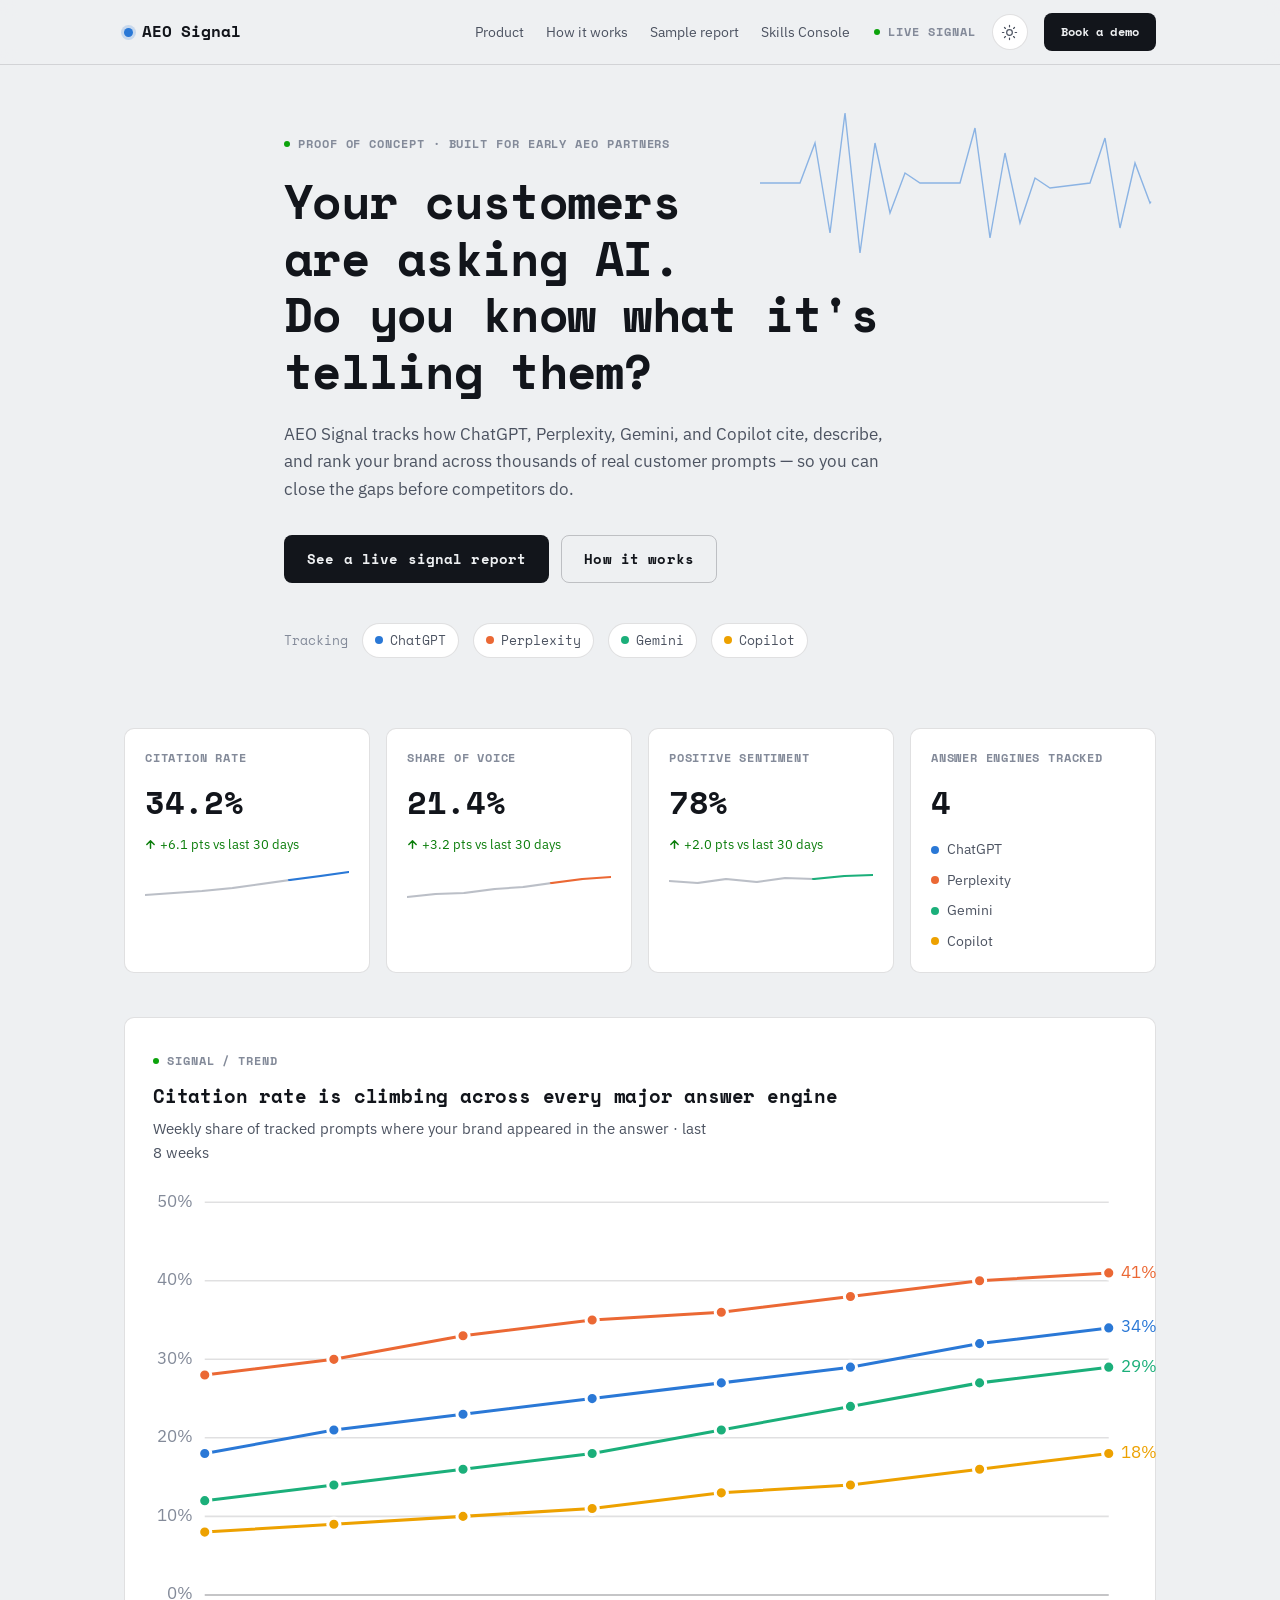
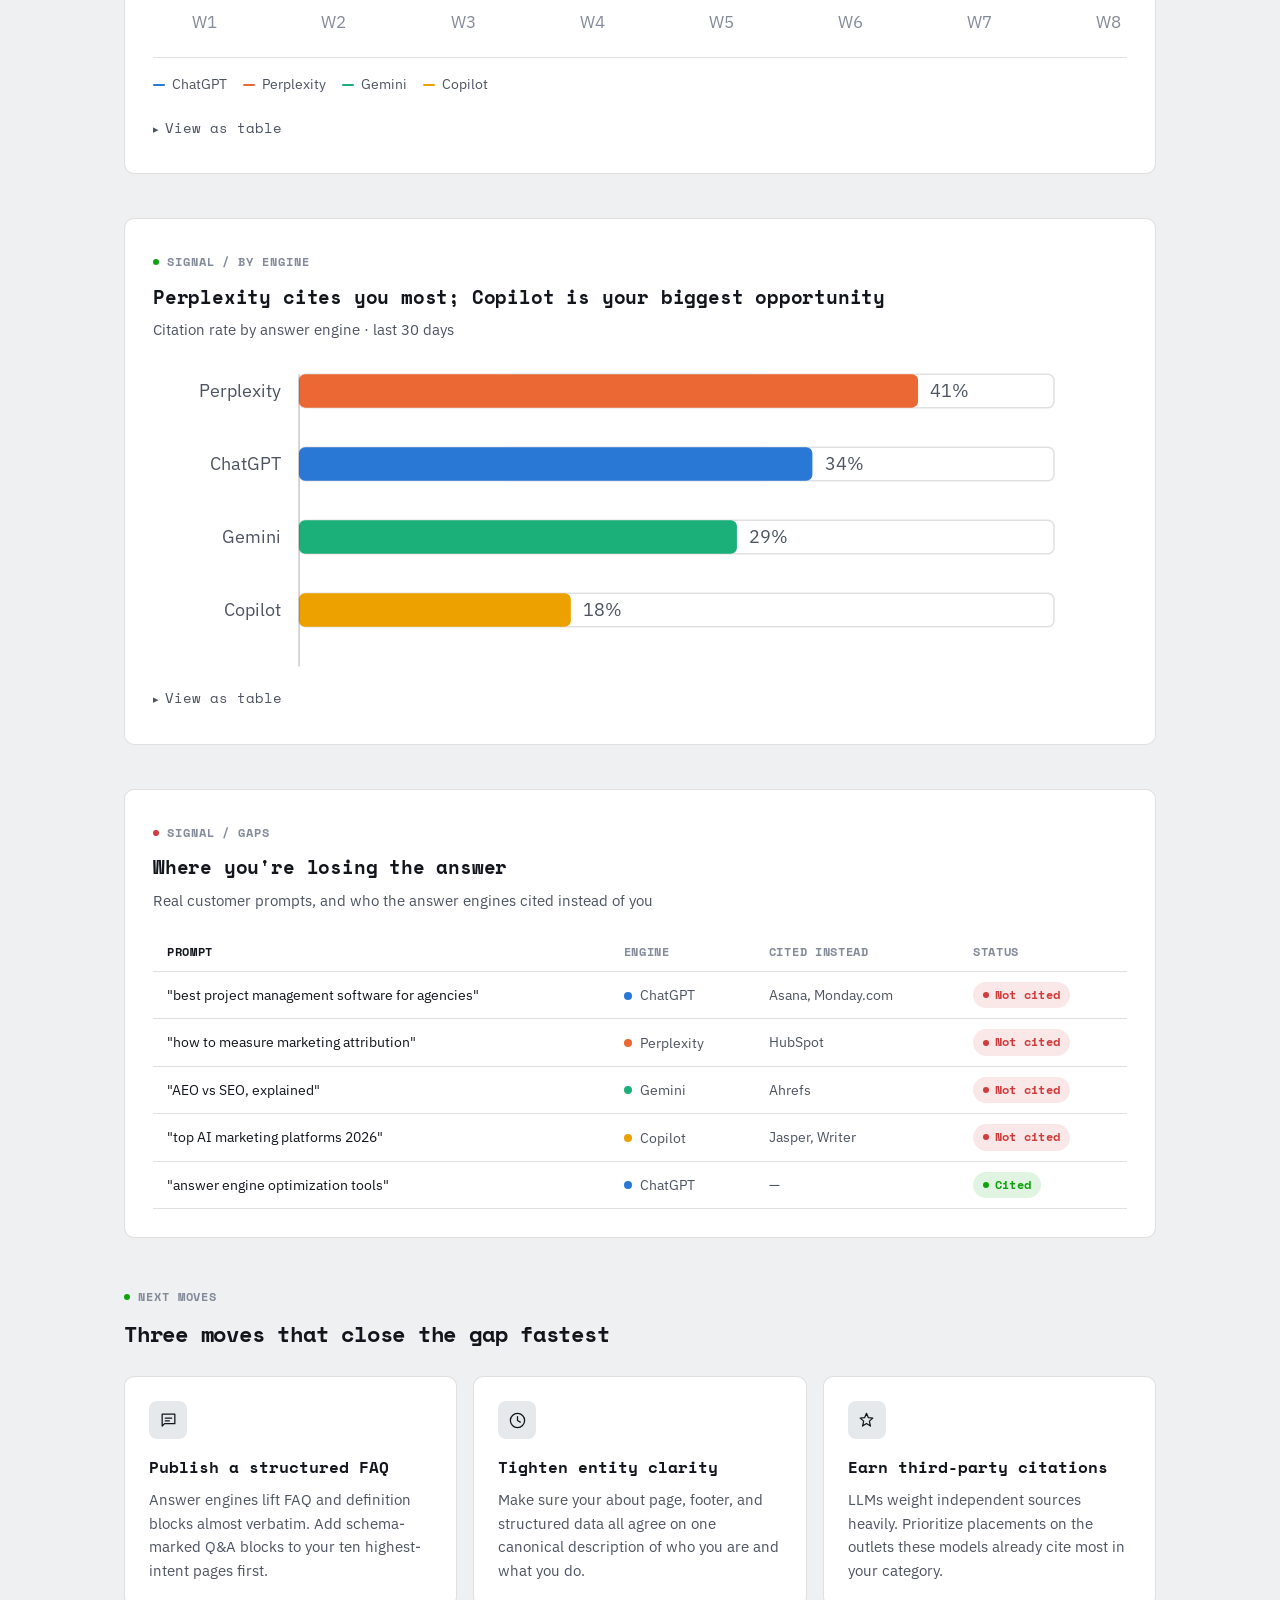
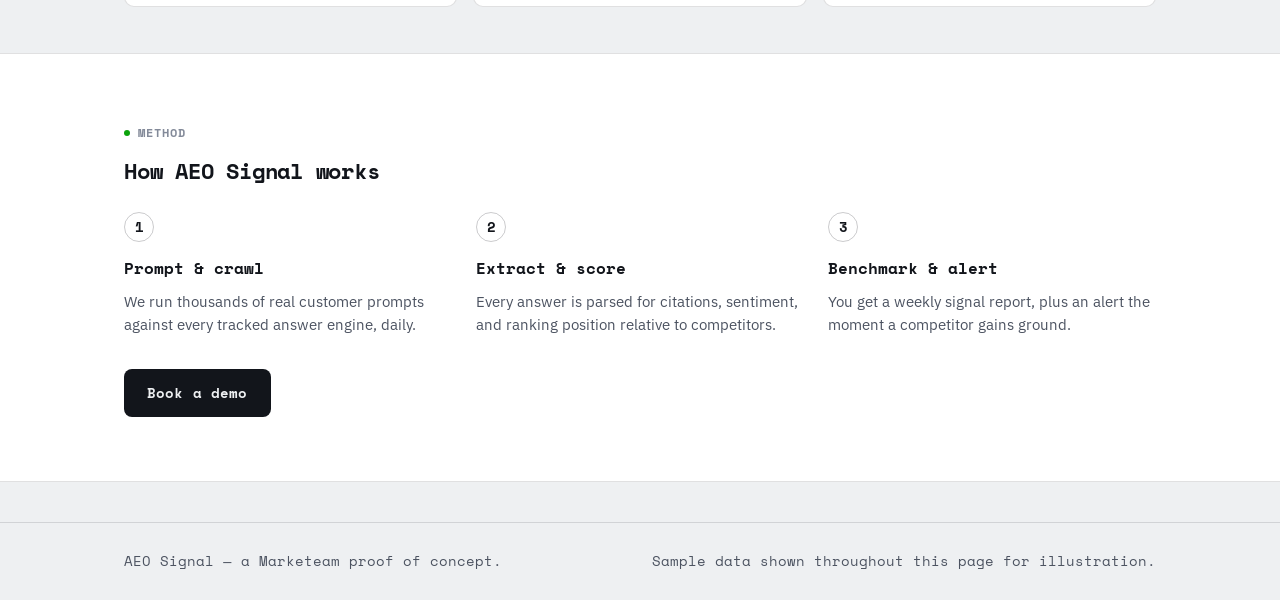
==== commit f1ebf432: "Add Skills Console: internal catalog for the marketing skill pack Adds skills.html, a searchable/fil" ====
--- a/index.html
+++ b/index.html
@@ -25,6 +25,7 @@
       <a href="#product">Product</a>
       <a href="#how-it-works">How it works</a>
       <a href="#gaps">Sample report</a>
+      <a href="skills.html">Skills Console</a>
     </nav>
     <div class="header-actions">
       <span class="tag live-tag"><span class="tag-dot"></span>Live signal</span>
--- a/assets/styles.css
+++ b/assets/styles.css
@@ -25,6 +25,10 @@
   --series-2: #eb6834; /* Perplexity — orange */
   --series-3: #1baf7a; /* Gemini     — aqua   */
   --series-4: #eda100; /* Copilot    — yellow */
+  --series-5: #8a63d2; /* violet — category swatch 5 */
+  --series-6: #16a3b6; /* teal   — category swatch 6 */
+  --series-7: #c2417a; /* rose   — category swatch 7 */
+  --series-8: #6b7280; /* slate  — category swatch 8 */
 
   --status-good:     #0ca30c;
   --status-critical: #d03b3b;
@@ -54,6 +58,10 @@
     --series-2: #d95926;
     --series-3: #199e70;
     --series-4: #c98500;
+    --series-5: #9b7ae0;
+    --series-6: #2bb9cc;
+    --series-7: #d65a91;
+    --series-8: #8b93a3;
   }
 }
 :root[data-theme="dark"] {
@@ -75,6 +83,10 @@
   --series-2: #d95926;
   --series-3: #199e70;
   --series-4: #c98500;
+  --series-5: #9b7ae0;
+  --series-6: #2bb9cc;
+  --series-7: #d65a91;
+  --series-8: #8b93a3;
 }
 
 /* ------------------------------------------------------------------ */
@@ -169,6 +181,7 @@
   color: var(--ink-secondary);
 }
 .site-nav a:hover { color: var(--ink); }
+.site-nav a[aria-current="page"] { color: var(--ink); font-weight: 600; }
 .header-actions { display: flex; align-items: center; gap: 16px; }
 .live-tag .tag-dot { animation: pulse-dot 2.2s ease-in-out infinite; }
 @keyframes pulse-dot {
@@ -286,6 +299,10 @@
 .dot-2 { background: var(--series-2); }
 .dot-3 { background: var(--series-3); }
 .dot-4 { background: var(--series-4); }
+.dot-5 { background: var(--series-5); }
+.dot-6 { background: var(--series-6); }
+.dot-7 { background: var(--series-7); }
+.dot-8 { background: var(--series-8); }
 
 /* ------------------------------------------------------------------ */
 /* Sections & cards                                                     */
@@ -499,6 +516,136 @@
 .footer-muted { color: var(--ink-muted); }
 
 /* ------------------------------------------------------------------ */
+/* Skills catalog                                                       */
+/* ------------------------------------------------------------------ */
+.catalog-toolbar {
+  display: flex;
+  flex-wrap: wrap;
+  align-items: center;
+  gap: 12px;
+  margin-bottom: 20px;
+}
+.search-field {
+  position: relative;
+  flex: 1 1 260px;
+  min-width: 220px;
+}
+.search-field svg {
+  position: absolute; left: 14px; top: 50%; transform: translateY(-50%);
+  width: 16px; height: 16px;
+  fill: none; stroke: var(--ink-muted); stroke-width: 1.7; stroke-linecap: round; stroke-linejoin: round;
+  pointer-events: none;
+}
+.search-field input {
+  width: 100%;
+  padding: 11px 14px 11px 40px;
+  border-radius: 8px;
+  border: 1px solid var(--hairline-strong);
+  background: var(--surface);
+  color: var(--ink);
+  font-family: var(--font-body);
+  font-size: 0.94rem;
+}
+.search-field input::placeholder { color: var(--ink-muted); }
+.search-field input:focus { outline: 2px solid var(--accent); outline-offset: 1px; }
+
+.results-count {
+  font-family: var(--font-display);
+  font-size: 0.78rem;
+  color: var(--ink-muted);
+  white-space: nowrap;
+}
+
+.filter-row {
+  display: flex; flex-wrap: wrap; gap: 8px;
+  margin-bottom: 28px;
+}
+.filter-chip {
+  display: inline-flex; align-items: center; gap: 7px;
+  padding: 7px 13px;
+  border-radius: 999px;
+  border: 1px solid var(--hairline-strong);
+  background: var(--surface);
+  color: var(--ink-secondary);
+  font-size: 0.82rem;
+  cursor: pointer;
+  transition: background-color .15s ease, border-color .15s ease, color .15s ease;
+}
+.filter-chip:hover { border-color: var(--ink-muted); }
+.filter-chip[aria-pressed="true"] {
+  background: var(--ink);
+  border-color: var(--ink);
+  color: var(--paper);
+}
+.filter-chip[aria-pressed="true"] .chip-dot { box-shadow: 0 0 0 2px var(--ink); }
+.filter-chip .chip-count { opacity: 0.65; font-variant-numeric: tabular-nums; }
+
+.skill-grid {
+  display: grid;
+  grid-template-columns: repeat(3, 1fr);
+  gap: 16px;
+}
+.skill-card {
+  background: var(--surface);
+  border: 1px solid var(--hairline);
+  border-radius: var(--radius);
+  padding: 22px;
+  display: flex;
+  flex-direction: column;
+  gap: 12px;
+}
+.skill-card-cat {
+  display: inline-flex; align-items: center; gap: 7px;
+  font-family: var(--font-display);
+  font-size: 0.68rem; font-weight: 700;
+  text-transform: uppercase; letter-spacing: 0.06em;
+  color: var(--ink-muted);
+}
+.skill-card h3 {
+  font-family: var(--font-display);
+  font-size: 1rem;
+  letter-spacing: -0.005em;
+}
+.skill-card p {
+  color: var(--ink-secondary);
+  font-size: 0.88rem;
+  max-width: none;
+  flex: 1;
+}
+.skill-card-foot {
+  display: flex; align-items: center; justify-content: space-between; gap: 8px;
+  padding-top: 12px;
+  border-top: 1px solid var(--hairline);
+}
+.skill-invoke {
+  font-family: var(--font-display);
+  font-size: 0.78rem;
+  color: var(--ink);
+  background: var(--surface-sunken);
+  border-radius: 6px;
+  padding: 3px 8px;
+}
+.copy-btn {
+  display: inline-flex; align-items: center; gap: 5px;
+  border: none; background: transparent; cursor: pointer;
+  color: var(--ink-muted);
+  font-family: var(--font-body);
+  font-size: 0.78rem;
+  padding: 4px 6px;
+  border-radius: 6px;
+}
+.copy-btn:hover { color: var(--ink); background: var(--surface-sunken); }
+.copy-btn svg { width: 13px; height: 13px; fill: none; stroke: currentColor; stroke-width: 1.7; stroke-linecap: round; stroke-linejoin: round; }
+.copy-btn.copied { color: var(--success-text); }
+
+.empty-state {
+  text-align: center;
+  padding: 56px 20px;
+  color: var(--ink-secondary);
+}
+.empty-state p:first-child { font-family: var(--font-display); color: var(--ink); margin-bottom: 6px; }
+
+/* ------------------------------------------------------------------ */
 /* Responsive                                                            */
 /* ------------------------------------------------------------------ */
 @media (max-width: 860px) {
@@ -508,12 +655,16 @@
   .site-nav { display: none; }
   .live-tag { display: none; }
   .hero-wave { opacity: 0.3; }
+  .skill-grid { grid-template-columns: repeat(2, 1fr); }
 }
 @media (max-width: 560px) {
   .stat-grid { grid-template-columns: 1fr; }
   .hero { padding: 48px 0 36px; }
   .card { padding: 20px; }
   .header-row { height: 60px; }
+  .skill-grid { grid-template-columns: 1fr; }
+  .catalog-toolbar { flex-direction: column; align-items: stretch; }
+  .results-count { text-align: right; }
 }
 
 @media (prefers-reduced-motion: reduce) {
